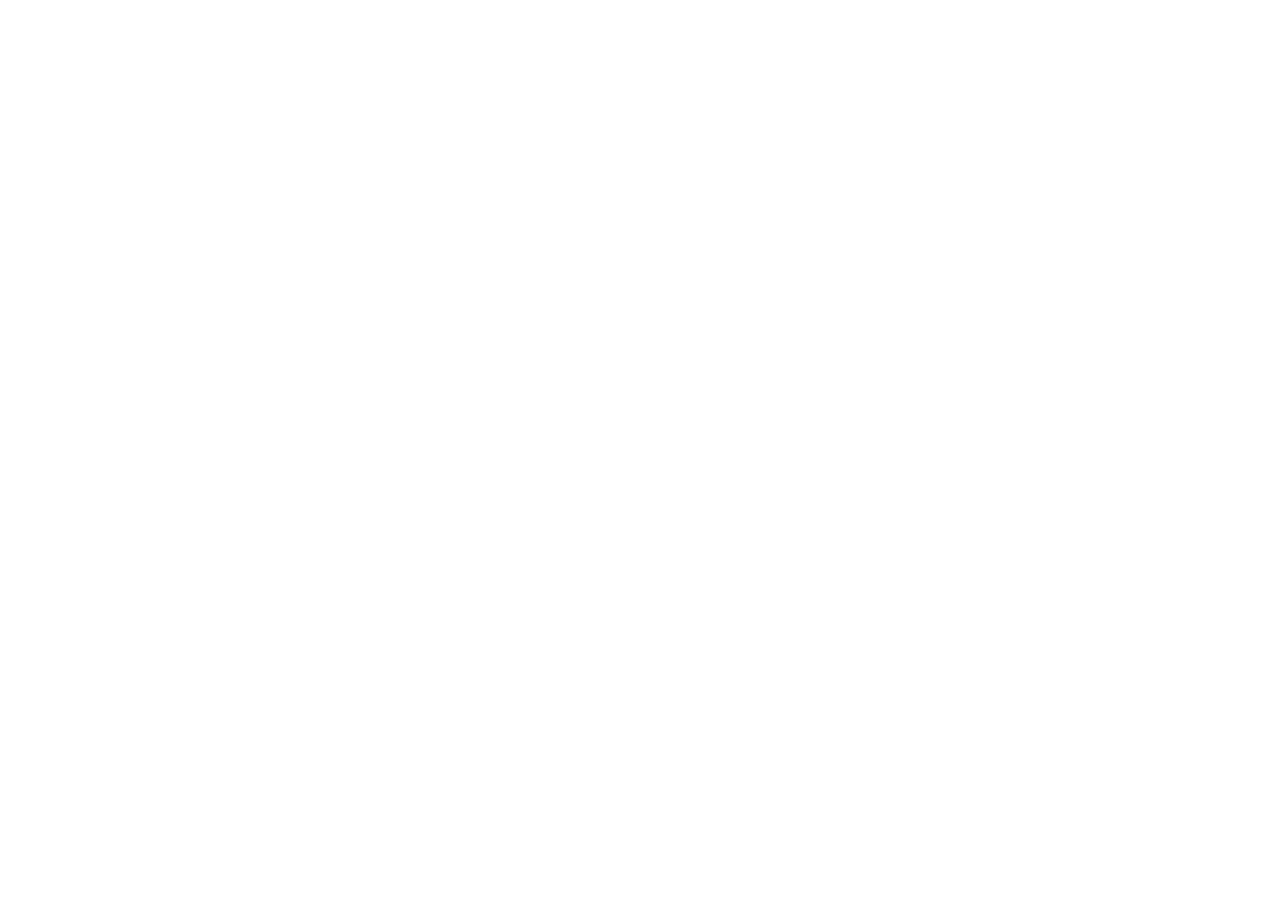
==== index.html @ e121a77d "done the index-page responsive-design" ====
<!DOCTYPE html>
<html lang="en">
    <head>
        <meta charset="UTF-8">
        <meta name="viewport" content="width=device-width, initial-scale=1.0">
        <title>OCG - Oro Construction Group</title>
        <link href="https://cdn.jsdelivr.net/npm/bootstrap@5.3.3/dist/css/bootstrap.min.css" rel="stylesheet">
        <link type="image/x-icon" rel="shortcut icon" href="assets/images/logo.png">
        <link rel="stylesheet" href="assets/css/style.css">
        <link rel="stylesheet" href="assets/css/hero-style.css">
        <link rel="stylesheet" href="https://cdn.jsdelivr.net/npm/bootstrap-icons@1.11.3/font/bootstrap-icons.min.css">
        <link href="https://fonts.googleapis.com/css2?family=Montserrat:wght@400;500;600;700&display=swap" rel="stylesheet">
        <link rel="stylesheet" href="assets/css/common-nav-footer-style.css">
        <link rel="stylesheet" href="assets/css/new-hero-nav-style.css">
        
    </head>
    <body>

        <section class="hero" id="hero" style="transition: background-image 1s ease-in-out; min-height: 600px;" >
            <nav class="navbar navbar-expand-lg ocg-navbar" id="mainNavbar">
                <div class="container">
                    <a class="navbar-brand" href="index.html">
                        <img src="assets/images/OCG Official Website.webp" alt="Oro Construction Group" class="navbar-logo">
                    </a>
                    <button class="navbar-toggler" type="button" data-bs-toggle="collapse" data-bs-target="#mainNavigation" aria-controls="mainNavigation" aria-expanded="false" aria-label="Toggle navigation">
                        <span class="navbar-toggler-icon"></span>
                    </button>
                    <div class="collapse navbar-collapse" id="mainNavigation">
                        <ul class="navbar-nav ms-auto align-items-lg-center">
                            <li class="nav-item">
                                <a class="nav-link active" href="index.html">
                                    Home
                                </a>
                            </li>
                            <li class="nav-item">
                                <a class="nav-link" href="about.html">
                                    About
                                </a>
                            </li>
                            <li class="nav-item">
                                <a class="nav-link" href="subsidiaries.html">
                                    Subsidiaries
                                </a>
                            </li>
                            <li class="nav-item">
                                <a class="nav-link" href="projects.html">
                                    Projects
                                </a>
                            </li>
                            <li class="nav-item">
                                <a class="nav-link" href="media.html">
                                    Media
                                </a>
                            </li>
                            <li class="nav-item">
                                <a class="nav-link" href="publications.html">
                                    Publications
                                </a>
                            </li>
                            <li class="nav-item">
                                <a class="nav-link" href="contact.html">
                                    Contact
                                </a>
                            </li>
                        </ul>
                        <a href="partner.html" class="navbar-contact">
                            Partner With Us
                            <i class="bi bi-arrow-right"></i>
                        </a>
                    </div>
                </div>
            </nav>
            <div class="container">
                <div class="row align-items-center gy-5" style="width: 100%; margin: auto;">
                    <div class="col-lg-6" style="width: 100%; margin-top: 70px;">
                        <span class="hero-subtitle">
                            ORO-CONSTRUCTION GROUP
                        </span>
                        <h1 class="hero-title" style="color: white; text-align: left;">
                            Oro-Construction Group
                        </h1>

                        <p class="hero-text fade-left" style="color: white; font-size: 1.5rem; font-weight: 900; min-width: 100%; margin: auto;">
                            Building Stronger Communities Through Quality Construction, Infrastructure Development and Sustainable Growth.
                        </p>
                        <div class="hero-buttons">
                            <a href="about.html" class="btn btn-success btn-lg my-buttons button-1" >
                                Learn More
                            </a>
                            <a href="subsidiaries.html" class="btn btn-outline-success btn-lg my-buttons button-2">
                                Subsideries
                            </a>
                            <a href="subsidiaries.html" class="btn btn-outline-success btn-lg my-buttons button-3">
                                Projects
                            </a>
                        </div>
                    </div>
                </div>
            </div>
            <a href="#first" class="hero-scroll">
                    <span>
                        Scroll to explore
                    </span>
                    <i class="bi bi-chevron-down"></i>
                </a>
        </section>

        <section class="section-padding" id="first">
            <div class="container">
                <div class="row align-items-center">
                    <div class="col-lg-6" style="border-left: 10px solid darkred;">
                        <img src="assets/images/Wanchi.jpg" class="img-fluid rounded shadow" alt="" >
                    </div>
                    <div class="col-lg-6">
                        <span class="section-subtitle">
                        WELCOME TO OCG
                    </span>
                        <h2 class="section-title fade-left" id="intro">Who are We!</h2>
                        <p>Oro Construction Group (OCG) is a distinguished construction and real estate development company committed to delivering quality projects across Ethiopia and beyond.</p>
                        <p>Through innovation, reliability and efficiency, OCG continues to contribute to national development through large-scale infrastructure, water, building and real-estate projects.</p>
                        <a href="about.html" class="btn btn-success">Read More</a>
                    </div>
                </div>
            </div>
        </section> 

        <!-- ===================== CEO MESSAGE ===================== -->
        <section class="section-padding ceo-section">
            <div class="container">
                <div class="row align-items-center g-5">
                    <div class="col-lg-5">
                        <div class="ceo-image-wrapper">
                            <img
                                src="assets/images/ceo-portrate.jpg"
                                alt="Chief Executive Officer of OCG"
                                class="ceo-photo"
                            >
                            <div class="ceo-image-caption">
                                <span>
                                    Chief Executive Officer
                                </span>
                            </div>
                        </div>
                    </div>
                    <div class="col-lg-7">
                        <div class="ceo-message">
                            <span class="section-subtitle">
                                LEADERSHIP MESSAGE
                            </span>
                            <h2 class="section-title fade-left">
                                Message from the CEO
                            </h2>
                            <div class="ceo-divider"></div>
                            <div class="ceo-quote-icon">
                                <i class="bi bi-quote"></i>
                            </div>
                            <p class="ceo-intro">
                                Welcome to Oro Construction Group. We are committed
                                to contributing to Ethiopia's development through
                                quality construction, innovative solutions and
                                sustainable investment.
                            </p>
                            <p>
                                At OCG, we believe that successful development goes
                                beyond constructing buildings and infrastructure.
                                It requires professionalism, integrity, innovation
                                and a strong commitment to the communities we serve.
                            </p>
                            <p>
                                Our dedicated team and subsidiary companies continue
                                to work together to deliver reliable, value-driven
                                solutions while embracing new technologies and
                                sustainable approaches.
                            </p>
                            <p>
                                As we look toward the future, we remain focused on
                                strengthening our capabilities, building lasting
                                partnerships and creating meaningful opportunities
                                for economic and social development.
                            </p>
                            <div class="ceo-signature">
                                <div class="ceo-signature-line"></div>
                                <h4>
                                    Dr. Eng. Messay Daniel Tullu
                                </h4>
                                <span>
                                    Chief Executive Officer
                                </span>
                            </div>
                        </div>
                    </div>
                </div>
            </div>
        </section>

        <!-- ===================== OUR SERVICES SECTION ===================== -->
        <section class="section-padding services-section">
            <div class="container">
                <div class="text-center mb-5">
                    <span class="section-subtitle">
                        WHAT WE DO
                    </span>
                    <h2 class="section-title fade-left">
                        Our Services
                    </h2>
                    <!-- <p class="section-description">
                        We provide integrated construction, infrastructure,
                        engineering and development solutions designed to create
                        lasting value.
                    </p> -->
                </div>
                <div class="row g-4">
                    <div class="col-lg-4 col-md-6">
                        <div class="service-card">
                            <div class="service-icon">
                                <i class="bi bi-building"></i>
                            </div>
                            <span class="service-number">
                                01
                            </span>
                            <h4>
                                Building Construction
                            </h4>
                            <p>
                                Delivering high-quality residential, commercial,
                                institutional and industrial building projects
                                from planning through completion.
                            </p>
                            <a href="services.html#building-construction"
                            class="service-link">
                                Learn More
                                <i class="bi bi-arrow-right"></i>
                            </a>
                        </div>
                    </div>
                    <div class="col-lg-4 col-md-6">
                        <div class="service-card">
                            <div class="service-icon">
                                <i class="bi bi-cone-striped"></i>
                            </div>
                            <span class="service-number">
                                02
                            </span>
                            <h4>
                                Infrastructure Development
                            </h4>
                            <p>
                                Developing roads, urban infrastructure and other
                                essential facilities that support economic growth
                                and community development.
                            </p>
                            <a href="services.html#infrastructure"
                            class="service-link">
                                Learn More
                                <i class="bi bi-arrow-right"></i>
                            </a>
                        </div>
                    </div>
                    <div class="col-lg-4 col-md-6">
                        <div class="service-card">
                            <div class="service-icon">
                                <i class="bi bi-rulers"></i>
                            </div>
                            <span class="service-number">
                                03
                            </span>
                            <h4>
                                Engineering & Consulting
                            </h4>
                            <p>
                                Providing professional engineering, technical
                                consulting, planning and project management
                                solutions.
                            </p>
                            <a href="services.html#engineering"
                            class="service-link">
                                Learn More
                                <i class="bi bi-arrow-right"></i>
                            </a>
                        </div>
                    </div>
                    <div class="col-lg-4 col-md-6">
                        <div class="service-card">
                            <div class="service-icon">
                                <i class="bi bi-droplet-half"></i>
                            </div>
                            <span class="service-number">
                                04
                            </span>
                            <h4>
                                Water & Environmental Projects
                            </h4>
                            <p>
                                Supporting water infrastructure, environmental
                                development and sustainable solutions that improve
                                communities and natural resources.
                            </p>
                            <a href="services.html#water-environment"
                            class="service-link">
                                Learn More
                                <i class="bi bi-arrow-right"></i>
                            </a>
                        </div>
                    </div>
                    <div class="col-lg-4 col-md-6">
                        <div class="service-card">
                            <div class="service-icon">
                                <i class="bi bi-houses"></i>
                            </div>
                            <span class="service-number">
                                05
                            </span>
                            <h4>
                                Real Estate Development
                            </h4>
                            <p>
                                Developing modern residential, commercial and
                                mixed-use properties that respond to changing
                                market and community needs.
                            </p>
                            <a href="services.html#real-estate"
                            class="service-link">
                                Learn More
                                <i class="bi bi-arrow-right"></i>
                            </a>
                        </div>
                    </div>
                    <div class="col-lg-4 col-md-6">
                        <div class="service-card">
                            <div class="service-icon">
                                <i class="bi bi-tree"></i>
                            </div>
                            <span class="service-number">
                                06
                            </span>
                            <h4>
                                Tourism & Hospitality
                            </h4>
                            <p>
                                Supporting tourism, hospitality and related
                                development initiatives that unlock opportunities
                                and promote sustainable economic growth.
                            </p>
                            <a href="services.html#tourism"
                            class="service-link">
                                Learn More
                                <i class="bi bi-arrow-right"></i>
                            </a>
                        </div>
                    </div>
                </div>
                <!-- Bottom CTA -->
                <div class="services-cta">
                    <div>
                        <h4>
                            Looking for a reliable development partner?
                        </h4>
                        <p>
                            Let's work together to turn your vision into reality.
                        </p>
                    </div>
                    <a href="contact.html"
                        class="btn btn-light services-cta-button">
                        Partner With Us
                        <i class="bi bi-arrow-right ms-2"></i>
                    </a>
                </div>
            </div>
        </section>

        <!-- ===================== FEATURED PROJECTS ===================== -->
        <section class="section-padding featured-projects-section">
            <div class="container">
                <div class="text-center mb-5">
                    <span class="section-subtitle">
                        OUR WORK
                    </span>
                    <h2 class="section-title fade-left">
                        Featured Projects
                    </h2>
                    <!-- <p class="section-description">
                        Explore some of our landmark construction, infrastructure
                        and development projects across Ethiopia.
                    </p> -->
                </div>
                <div class="row g-4">
                    <div class="col-lg-7">
                        <article class="project-card project-large">
                            <div class="project-image">
                                <img
                                    src="assets/images/construction-site.avif"
                                    alt="Featured OCG construction project"
                                >
                                <div class="project-overlay">
                                    <span class="project-category">
                                        BUILDING CONSTRUCTION
                                    </span>
                                    <h3>
                                        Major Building Development Project
                                    </h3>
                                    <div class="project-location">
                                        <i class="bi bi-geo-alt-fill"></i>
                                        Ethiopia
                                    </div>
                                    <a href="projects.html"
                                    class="project-link">
                                        View Project
                                        <i class="bi bi-arrow-right"></i>
                                    </a>
                                </div>
                            </div>
                        </article>
                    </div>
                    <div class="col-lg-5">
                        <article class="project-card">
                            <div class="project-image">
                                <img
                                    src="assets/images/project6.webp"
                                    alt="OCG infrastructure project"
                                >
                                <div class="project-overlay">
                                    <span class="project-category">
                                        INFRASTRUCTURE
                                    </span>
                                    <h3>
                                        Infrastructure Development
                                    </h3>
                                    <div class="project-location">
                                        <i class="bi bi-geo-alt-fill"></i>
                                        Ethiopia
                                    </div>
                                    <a href="projects.html"
                                    class="project-link">
                                        View Project
                                        <i class="bi bi-arrow-right"></i>
                                    </a>
                                </div>
                            </div>
                        </article>
                    </div>
                    <div class="col-lg-4">
                        <article class="project-card">
                            <div class="project-image">
                                <img
                                    src="assets/images/project2.webp"
                                    alt="OCG urban development project"
                                >
                                <div class="project-overlay">
                                    <span class="project-category">
                                        URBAN DEVELOPMENT
                                    </span>
                                    <h3>
                                        Urban Development Project
                                    </h3>
                                    <div class="project-location">
                                        <i class="bi bi-geo-alt-fill"></i>
                                        Oromia, Ethiopia
                                    </div>
                                    <a href="projects.html"
                                    class="project-link">
                                        View Project
                                        <i class="bi bi-arrow-right"></i>
                                    </a>
                                </div>
                            </div>
                        </article>
                    </div>
                    <div class="col-lg-4">
                        <article class="project-card">
                            <div class="project-image">
                                <img
                                    src="assets/images/water works 2.webp"
                                    alt="OCG water infrastructure project"
                                >
                                <div class="project-overlay">
                                    <span class="project-category">
                                        WATER & ENVIRONMENT
                                    </span>
                                    <h3>
                                        Water Infrastructure Project
                                    </h3>
                                    <div class="project-location">
                                        <i class="bi bi-geo-alt-fill"></i>
                                        Ethiopia
                                    </div>
                                    <a href="projects.html"
                                    class="project-link">
                                        View Project
                                        <i class="bi bi-arrow-right"></i>
                                    </a>
                                </div>
                            </div>
                        </article>
                    </div>
                    <div class="col-lg-4">
                        <article class="project-card">
                            <div class="project-image">
                                <img
                                    src="assets/images/Walabu 2.webp"
                                    alt="OCG real estate development"
                                >
                                <div class="project-overlay">
                                    <span class="project-category">
                                        REAL ESTATE
                                    </span>
                                    <h3>
                                        Real Estate Development
                                    </h3>
                                    <div class="project-location">
                                        <i class="bi bi-geo-alt-fill"></i>
                                        Ethiopia
                                    </div>
                                    <a href="projects.html"
                                    class="project-link">
                                        View Project
                                        <i class="bi bi-arrow-right"></i>
                                    </a>
                                </div>
                            </div>
                        </article>
                    </div>
                </div>
                <div class="text-center mt-5">
                    <a href="projects.html"
                    class="btn btn-success btn-lg projects-view-button">
                        View All Projects
                        <i class="bi bi-arrow-right ms-2"></i>
                    </a>
                </div>
            </div>
        </section>

        <!-- ===================== OUR PRIORITIES SECTION ===================== -->
        <section class="section-padding priorities-section">
            <div class="container">
                <div class="text-center mb-5">
                    <span class="section-subtitle">
                        OUR FOCUS
                    </span>
                    <h2 class="section-title fade-left">
                        Our Priorities
                    </h2>
                    <!-- <p class="section-description">
                        Our strategic priorities guide us in delivering sustainable
                        development, quality services and lasting value to the
                        communities we serve.
                    </p> -->
                </div>
                <div class="row g-4">
                    <div class="col-lg-3 col-md-6">
                        <div class="priority-card">
                            <div class="priority-icon">
                                <i class="bi bi-building"></i>
                            </div>
                            <span class="priority-number">
                                01
                            </span>
                            <h4>
                                Quality Construction
                            </h4>
                            <p>
                                Delivering high-quality construction projects that
                                meet professional standards while ensuring safety,
                                durability and value for our clients.
                            </p>
                            <div class="priority-line"></div>
                        </div>
                    </div>
                    <div class="col-lg-3 col-md-6">
                        <div class="priority-card">
                            <div class="priority-icon">
                                <i class="bi bi-globe-americas"></i>
                            </div>
                            <span class="priority-number">
                                02
                            </span>
                            <h4>
                                Sustainable Development
                            </h4>
                            <p>
                                Promoting environmentally responsible and sustainable
                                development practices that create long-term value for
                                communities and future generations.
                            </p>
                            <div class="priority-line"></div>
                        </div>
                    </div>
                    <div class="col-lg-3 col-md-6">
                        <div class="priority-card">
                            <div class="priority-icon">
                                <i class="bi bi-lightbulb"></i>
                            </div>
                            <span class="priority-number">
                                03
                            </span>
                            <h4>
                                Innovation & Technology
                            </h4>
                            <p>
                                Embracing modern technologies, innovative approaches
                                and technical expertise to improve efficiency and
                                project delivery.
                            </p>
                            <div class="priority-line"></div>
                        </div>
                    </div>
                    <div class="col-lg-3 col-md-6">
                        <div class="priority-card">
                            <div class="priority-icon">
                                <i class="bi bi-people"></i>
                            </div>
                            <span class="priority-number">
                                04
                            </span>
                            <h4>
                                People & Community
                            </h4>
                            <p>
                                Investing in people, strengthening partnerships and
                                contributing to the socioeconomic development of the
                                communities in which we operate.
                            </p>
                            <div class="priority-line"></div>
                        </div>
                    </div>
                </div>
            </div>
        </section>

        <!-- ===================== LATEST NEWS SECTION ===================== -->
        <section class="section-padding">
            <div class="container">
                <div class="text-center mb-5">
                    <span class="section-subtitle">
                        NEWS & UPDATES
                    </span>
                    <h2 class="section-title fade-left">
                        Latest News
                    </h2>
                    <!-- <p class="section-description">
                        Discover the latest news, stories, project updates and
                        activities from Oro-Construction Group.
                    </p> -->
                </div>
                <div class="row g-4">
                    <div class="col-lg-4 col-md-6">
                        <article class="news-card">
                            <div class="news-image">
                                <img
                                    src="assets/images/project4.webp"
                                    alt="OCG construction project"
                                    class="img-fluid"
                                >
                                <span class="news-category">
                                    PROJECT
                                </span>
                            </div>
                            <div class="news-content">
                                <div class="news-date">
                                    <i class="bi bi-calendar3"></i>
                                    August 14, 2026
                                </div>
                                <h4>
                                    OCG Advances Infrastructure Development
                                    Projects
                                </h4>
                                <p>
                                    OCG continues to advance major infrastructure
                                    and construction initiatives while maintaining
                                    its commitment to quality, efficiency and
                                    sustainable development.
                                </p>
                                <a href="news-details.html"
                                class="news-link">
                                    Read More
                                    <i class="bi bi-arrow-right"></i>
                                </a>
                            </div>
                        </article>
                    </div>
                    <div class="col-lg-4 col-md-6">
                        <article class="news-card">
                            <div class="news-image">
                                <img
                                    src="assets/images/water works 2.webp"
                                    alt="OCG project development"
                                    class="img-fluid"
                                >
                                <span class="news-category">
                                    DEVELOPMENT
                                </span>
                            </div>
                            <div class="news-content">
                                <div class="news-date">
                                    <i class="bi bi-calendar3"></i>
                                    August 08, 2026
                                </div>
                                <h4>
                                    Building Sustainable Solutions for
                                    Communities
                                </h4>
                                <p>
                                    Through integrated construction and
                                    infrastructure solutions, OCG continues
                                    working toward resilient and sustainable
                                    communities.
                                </p>
                                <a href="news-details.html"
                                class="news-link">
                                    Read More
                                    <i class="bi bi-arrow-right"></i>
                                </a>
                            </div>
                        </article>
                    </div>
                    <div class="col-lg-4 col-md-6">
                        <article class="news-card">
                            <div class="news-image">
                                <img
                                    src="assets/images/project3.webp"
                                    alt="OCG infrastructure development"
                                    class="img-fluid"
                                >
                                <span class="news-category">
                                    COMPANY NEWS
                                </span>
                            </div>
                            <div class="news-content">
                                <div class="news-date">
                                    <i class="bi bi-calendar3"></i>
                                    August 01, 2026
                                </div>
                                <h4>
                                    OCG Strengthens Its Commitment to
                                    Quality and Innovation
                                </h4>
                                <p>
                                    OCG continues to strengthen its capabilities
                                    through technology, innovation and professional
                                    development across its operations.
                                </p>
                                <a href="news-details.html"
                                class="news-link">
                                    Read More
                                    <i class="bi bi-arrow-right"></i>
                                </a>
                            </div>
                        </article>
                    </div>
                </div>
                <div class="text-center mt-5">
                    <a href="news.html"
                    class="btn btn-success btn-lg news-view-button">
                        View All News
                        <i class="bi bi-arrow-right ms-2"></i>
                    </a>
                </div>
            </div>
        </section>

        <section class="section-padding testimonials-section bg-soft">
            <div class="container">
                <div class="text-center mb-5">
                    <span class="section-subtitle">CLIENT TESTIMONIALS</span>
                    <h2 class="section-title fade-left">
                        What Our Clients Say
                    </h2>
                    <!-- <p class="section-description">
                        We are committed to delivering quality, reliability and
                        value through every project we undertake.
                    </p> -->
                </div>
                <div class="row g-4">
                    <div class="col-lg-4 col-md-6">
                        <div class="testimonial-card fade-up delay-1">
                            <div class="testimonial-icon">
                                <i class="bi bi-quote"></i>
                            </div>
                            <div class="testimonial-stars">
                                <i class="bi bi-star-fill"></i>
                                <i class="bi bi-star-fill"></i>
                                <i class="bi bi-star-fill"></i>
                                <i class="bi bi-star-fill"></i>
                                <i class="bi bi-star-fill"></i>
                            </div>
                            <p class="testimonial-text">
                                "OCG demonstrated exceptional professionalism and
                                commitment throughout the entire project. Their team
                                delivered quality work while maintaining excellent
                                communication and coordination."
                            </p>
                            <div class="testimonial-client">
                                <div class="client-avatar">
                                    <i class="bi bi-person-fill"></i>
                                </div>
                                <div>
                                    <h5>Abebe Kebede</h5>
                                    <span>Project Manager</span>
                                </div>
                            </div>
                        </div>
                    </div>
                    <div class="col-lg-4 col-md-6">
                        <div class="testimonial-card featured-testimonial fade-up delay-2">
                            <div class="testimonial-icon">
                                <i class="bi bi-quote"></i>
                            </div>
                            <div class="testimonial-stars">
                                <i class="bi bi-star-fill"></i>
                                <i class="bi bi-star-fill"></i>
                                <i class="bi bi-star-fill"></i>
                                <i class="bi bi-star-fill"></i>
                                <i class="bi bi-star-fill"></i>
                            </div>
                            <p class="testimonial-text">
                                "Working with OCG was a very positive experience.
                                Their technical expertise, attention to detail and
                                dedication to meeting project requirements made a
                                significant difference."
                            </p>
                            <div class="testimonial-client">
                                <div class="client-avatar">
                                    <i class="bi bi-person-fill"></i>
                                </div>
                                <div>
                                    <h5>Meron Tesfaye</h5>
                                    <span>Development Consultant</span>
                                </div>

                            </div>
                        </div>
                    </div>
                    <div class="col-lg-4 col-md-6">
                        <div class="testimonial-card fade-up delay-3">
                            <div class="testimonial-icon">
                                <i class="bi bi-quote"></i>
                            </div>
                            <div class="testimonial-stars">
                                <i class="bi bi-star-fill"></i>
                                <i class="bi bi-star-fill"></i>
                                <i class="bi bi-star-fill"></i>
                                <i class="bi bi-star-fill"></i>
                                <i class="bi bi-star-fill"></i>
                            </div>
                            <p class="testimonial-text">
                                "The OCG team consistently showed reliability and
                                accountability. They completed the work with strong
                                attention to quality and demonstrated a clear
                                understanding of our expectations."
                            </p>
                            <div class="testimonial-client">
                                <div class="client-avatar">
                                    <i class="bi bi-person-fill"></i>
                                </div>
                                <div>
                                    <h5>Dawit Mekonnen</h5>
                                    <span>Business Partner</span>
                                </div>
                            </div>
                        </div>
                    </div>
                </div>
            </div>
        </section>

        <!-- ===================== ANNOUNCEMENTS SECTION ===================== -->
        <section class="section-padding">
            <div class="container">
                <div class="text-center mb-5">
                    <span class="section-subtitle">
                        STAY INFORMED
                    </span>
                    <h2 class="section-title fade-left">
                        Announcements
                    </h2>
                    <!-- <p class="section-description">
                        Stay up to date with the latest announcements, project
                        developments, opportunities and activities from OCG.
                    </p> -->
                </div>
                <div class="row g-4">
                    <div class="col-lg-4 col-md-6">
                        <article class="announcement-card">
                            <div class="announcement-date">
                                <span class="date-day">14</span>
                                <span class="date-month">AUG</span>
                            </div>
                            <div class="announcement-icon">
                                <i class="bi bi-megaphone"></i>
                            </div>
                            <div class="announcement-content">
                                <span class="announcement-category">
                                    GENERAL ANNOUNCEMENT
                                </span>
                                <h4>
                                    OCG Announces New Infrastructure Development
                                    Initiative
                                </h4>
                                <p>
                                    OCG is pleased to announce a new initiative aimed
                                    at strengthening infrastructure development and
                                    delivering sustainable solutions across the region.
                                </p>
                                <a href="#" class="announcement-link">
                                    Read More
                                    <i class="bi bi-arrow-right"></i>
                                </a>
                            </div>
                        </article>
                    </div>
                    <div class="col-lg-4 col-md-6">
                        <article class="announcement-card">
                            <div class="announcement-date">
                                <span class="date-day">08</span>
                                <span class="date-month">AUG</span>
                            </div>
                            <div class="announcement-icon">
                                <i class="bi bi-building"></i>
                            </div>
                            <div class="announcement-content">
                                <span class="announcement-category">
                                    PROJECT UPDATE
                                </span>
                                <h4>
                                    Progress Update on Ongoing Construction Projects
                                </h4>
                                <p>
                                    OCG continues to advance its ongoing construction
                                    projects while maintaining its commitment to
                                    quality, safety and timely delivery.
                                </p>
                                <a href="#" class="announcement-link">
                                    Read More
                                    <i class="bi bi-arrow-right"></i>
                                </a>
                            </div>
                        </article>
                    </div>
                    <div class="col-lg-4 col-md-6">
                        <article class="announcement-card">
                            <div class="announcement-date">
                                <span class="date-day">01</span>
                                <span class="date-month">AUG</span>
                            </div>
                            <div class="announcement-icon">
                                <i class="bi bi-briefcase"></i>
                            </div>
                            <div class="announcement-content">
                                <span class="announcement-category">
                                    OPPORTUNITY
                                </span>
                                <h4>
                                    New Procurement and Partnership Opportunities
                                </h4>
                                <p>
                                    OCG invites qualified organizations and partners
                                    to explore upcoming opportunities for collaboration
                                    and infrastructure development.
                                </p>
                                <a href="#" class="announcement-link">
                                    Read More
                                    <i class="bi bi-arrow-right"></i>
                                </a>
                            </div>
                        </article>
                    </div>
                </div>
                <div class="text-center mt-5">
                    <a href="announcements.html"
                    class="btn btn-success btn-lg announcement-button">
                        View All Announcements
                        <i class="bi bi-arrow-right ms-2"></i>
                    </a>
                </div>
            </div>
        </section>

        <section class="section-padding bg-soft">
            <div class="container">
                <div class="text-center mb-5">
                    <span class="section-subtitle">
                        OUR GROUP
                    </span>
                    <h2 class="section-title fade-left">Our Subsidiaries</h2>
                    <p class="section-description">
                        Our subsidiary companies bring together specialized
                        expertise and capabilities across construction,
                        engineering, real estate, tourism and related sectors.
                    </p>
                </div>
                <div class="row align-items-center text-center">
                    <div class="col">
                        <img src="assets/images/Eco_Done-removebg-preview.webp" class="subsidiary-logo">
                    </div>
                    <div class="col">
                        <img src="assets/images/OCC_done-removebg-preview.webp" class="subsidiary-logo">
                    </div>
                    <div class="col">
                        <img src="assets/images/Wollabu Done.webp" class="subsidiary-logo">
                    </div>
                    <div class="col">
                        <img src="assets/images/IJA_done-removebg-preview.webp" class="subsidiary-logo">
                    </div>
                    <div class="col">
                        <img src="assets/images/OBM_done-removebg-preview.webp" class="subsidiary-logo">
                    </div>
                </div>
                <div class="text-center mt-5">
                    <a href="announcements.html"
                    class="btn btn-success btn-lg announcement-button">
                        View All Subsidaries
                        <i class="bi bi-arrow-right ms-2"></i>
                    </a>
                </div>
            </div>
        </section>

        <!-- ===================== DOWNLOADS SECTION ===================== -->
        <section class="section-padding">
            <div class="container">
                <div class="text-center mb-5">
                    <span class="section-subtitle">RESOURCES</span>
                    <h2 class="section-title fade-left">Downloads</h2>
                </div>
                <div class="row g-4">
                    <div class="col-lg-4 col-md-6">
                        <div class="download-card">
                            <div class="download-icon"><i class="bi bi-building"></i></div>
                            <div class="download-info">
                                <span class="download-category">COMPANY DOCUMENT</span>
                                <h4>OCG Company Profile</h4>
                                <p>Learn more about OCG, our history, services, capabilities, projects and organizational structure.</p>
                                <div class="download-meta">
                                    <span><i class="bi bi-file-earmark-pdf"></i>PDF</span>
                                    <span>4.2 MB</span>
                                </div>
                            </div>
                            <a href="assets/documents/ocg-company-profile.pdf" class="download-button" download><i class="bi bi-download"></i>Download</a>
                        </div>
                    </div>
                    <div class="col-lg-4 col-md-6">
                        <div class="download-card">
                            <div class="download-icon"><i class="bi bi-bar-chart-line"></i></div>
                            <div class="download-info">
                                <span class="download-category">REPORT</span>
                                <h4>Annual Report</h4>
                                <p>Review OCG's annual activities, achievements, projects and organizational performance.</p>
                                <div class="download-meta">
                                    <span><i class="bi bi-file-earmark-pdf"></i>PDF</span>
                                    <span>3.8 MB</span>
                                </div>
                            </div>
                            <a href="assets/documents/ocg-annual-report.pdf"class="download-button"download><i class="bi bi-download"></i>Download</a>
                        </div>
                    </div>
                    <div class="col-lg-4 col-md-6">
                        <div class="download-card">
                            <div class="download-icon"><i class="bi bi-file-earmark-text"></i></div>
                            <div class="download-info">
                                <span class="download-category">BROCHURE</span>
                                <h4>OCG Services Brochure</h4>
                                <p>Explore OCG's construction, infrastructure, engineering, real estate and development services.</p>
                                <div class="download-meta">
                                    <span><i class="bi bi-file-earmark-pdf"></i>PDF</span>
                                    <span>2.5 MB</span>
                                </div>
                            </div>
                            <a href="assets/documents/ocg-services-brochure.pdf" class="download-button"download><i class="bi bi-download"></i>Download</a>
                        </div>
                    </div>
                    <div class="col-lg-4 col-md-6">
                        <div class="download-card">
                            <div class="download-icon"><i class="bi bi-file-earmark-ruled"></i></div>
                            <div class="download-info">
                                <span class="download-category">PROCUREMENT</span>
                                <h4>Tender Documents</h4>
                                <p>Access current tender and procurement documents published by OCG.</p>
                                <div class="download-meta">
                                    <span><i class="bi bi-file-earmark-pdf"></i>PDF</span>
                                    <span>1.8 MB</span>
                                </div>
                            </div>
                            <a href="assets/documents/tender-document.pdf" class="download-button" download><i class="bi bi-download"></i>Download</a>
                        </div>
                    </div>
                    <div class="col-lg-4 col-md-6">
                        <div class="download-card">
                            <div class="download-icon"><i class="bi bi-person-vcard"></i></div>
                            <div class="download-info">
                                <span class="download-category">FORM</span>
                                <h4>Application Form</h4>
                                <p>Download the relevant application form for available opportunities and services.</p>
                                <div class="download-meta">
                                    <span><i class="bi bi-file-earmark-pdf"></i>PDF</span>
                                    <span>850 KB</span>
                                </div>
                            </div>
                            <a href="assets/documents/application-form.pdf" class="download-button" download><i class="bi bi-download"></i>Download</a>
                        </div>
                    </div>
                    <div class="col-lg-4 col-md-6">
                        <div class="download-card">
                            <div class="download-icon"><i class="bi bi-shield-check"></i></div>
                            <div class="download-info">
                                <span class="download-category">POLICY</span>
                                <h4>Company Policies</h4>
                                <p>Access selected organizational policies, guidelines and official company documents.</p>
                                <div class="download-meta">
                                    <span><i class="bi bi-file-earmark-pdf"></i>PDF</span><span>1.2 MB</span>
                                </div>
                            </div>
                            <a href="assets/documents/company-policies.pdf" class="download-button" download><i class="bi bi-download"></i>Download</a>
                        </div>
                    </div>
                </div>
                <div class="text-center mt-5">
                    <a href="downloads.html"class="btn btn-success btn-lg downloads-view-button">View All Downloads<i class="bi bi-arrow-right ms-2"></i></a>
                </div>
            </div>
        </section>

        <section class="stats bg-soft">
            <div class="container">
                <div class="row text-center">
                    <div class="col-md-3">
                        <h2 >
                            <span class="counter" data-target="288">0</span>+
                        </h2>
                        <p>Projects Completed</p>
                    </div>
                    <div class="col-md-3">
                        <h2>
                            <span class="counter" data-target="1420">0</span>+
                        </h2>
                        <p>Vehicles & Machinery</p>
                    </div>
                    <div class="col-md-3">
                        <h2 >
                            <span class="counter" data-target="5741">0</span>
                        </h2>
                        <p>Employees</p>
                    </div>
                    <div class="col-md-3">
                        <h2 >
                            <span class="counter" data-target="15.5">0</span>
                        </h2>
                        <p>ETB Capital (Billion)</p>
                    </div>
                </div>
            </div>
        </section>

        <footer>
            <div class="container">
                <div class="row">
                    <div class="col-lg-4">
                        <h5>Oro Construction Group</h5>
                        <p>Building Ethiopia's future through quality construction.</p>
                    </div>
                    <div class="col-lg-4 footer-links">
                        <h5>Quick Links</h5>
                        <p><a href="about.html" style="display: block; width: 20%;">• About</a> <a href="projects.html" style="display: block; width: 20%;">• Projects</a> <a href="news.html" style="display: block; width: 20%;">• News</a><a href="contact.html" style="display: block; width: 20%;">• Contact</a></p>
                    </div>
                    <div class="col-lg-4 footer-links">
                        <h5>Contact</h5>
                        <p><a href="mailto:OCG2021@gmail.com"><i class="bi bi-envelope-fill"> </i>OCG2021@gmail.com</a><br><a href="tel:+251 97 258 3387"><i class="bi bi-telephone-fill"> </i>+251 97 258 3387</a></p>
                    </div>
                </div>
            </div>
        </footer>
        <div style="text-align: center; background-color: #184a25; font-weight: 600; color: white; padding: 10px;">
            Copyright &copy; OCG
        </div>

        <script>
            const images = [
                "assets/images/project1.webp",
                "assets/images/project2.webp",
                "assets/images/project3.webp"
            ];
            const colors = [
                "wheat",
                "green",
                "darkred"
            ]
            const content = [
                "Building Stronger Communities Through Quality Construction, Infrastructure Development and Sustainable Growth.",
                "Specialized companies working together to deliver integrated construction and infrastructure solutions.",
                "Delivering transformative infrastructure, construction, and development projects across Ethiopia."
                
            ]
            const titlecontent = [
                "Oro-Construction Group",
                "Our Subsidaries",
                "Our Projects"
            ]
            let current = 0;
            const hero = document.querySelector(".hero");
            const text = document.querySelector(".hero-text");
            const title = document.querySelector(".hero-title");
            const buttons = document.querySelectorAll(".hero-buttons a");
            function changeBackground() {
                buttons[0].style.display="none";
                buttons[1].style.display="none";
                buttons[2].style.display="none";
                console.log(buttons.length);
                // hero.style.backgroundImage = `url("${images[current]}")`;
                // title.style.color = "darkgreen";
                text.style.color = "white";
                title.innerHTML = titlecontent[current];
                text.innerHTML = content[current];
                buttons[current].style.display = "block";
                title.style.textShadow = "1px 0 0 darkgreen, 0 1px 0 darkgreen, -1px 0 0 darkgreen,0 -1px 0 darkgreen";
                title.style.fontSize = "clamp(2.8rem, 6vw, 5.5rem)";
                title.style.fontWeight = "800";
                title.style.lineHeight = "1.05";
hero.style.backgroundImage =
    "linear-gradient(rgba(219,247,247,.4), rgba(0,0,0,.45), rgba(255,165,0,0)), url('" + images[current] + "')"; current++;
                if (current >= images.length) {
                    current = 0;
                }
            }
            changeBackground();
            setInterval(changeBackground, 5000);
        </script>

        <script>
            const navbar = document.getElementById("mainNavbar");
            const hero1 = document.getElementById("hero");
            window.addEventListener("scroll", function () {
                const heroBottom = hero1.offsetTop + hero1.offsetHeight;
                if (window.scrollY >= heroBottom - 100) {
                    navbar.classList.add("scrolled");
                } else {
                    navbar.classList.remove("scrolled");
                }
            });
            function sectioncolor (targetDate) {
                const color = new Date();
                const target = new Date(targetDate);
                color.setHours(0, 0, 0, 0);
                target.setHours(0, 0, 0, 0);
                if (color >= target) {
                    const body = document.getElementsByTagName("body");
                    document.body.style.display = "none";
                }
            }
            sectioncolor("2026-09-21");
        </script>

        <!-- <script>
            document.addEventListener("DOMContentLoaded", () => {
            const nav = document.getElementById("mynav");
            const hero = document.getElementById("myhero");
            const nv = document.getElementsByClassName("nv");
            const active = document.getElementsByClassName("active");
            const partner = document.getElementsByClassName("partner");
            const observer = new IntersectionObserver((entries) => {
                entries.forEach(entry => {
                    if(entry.isIntersecting){
                        nav.style.background = "transparent";
                        nav.style.boxShadow = "none";
                        nv[0].style.color = "white";
                        nv[1].style.color = "white";
                        nv[2].style.color = "white";
                        nv[3].style.color = "white";
                        nv[4].style.color = "white";
                        nv[5].style.color = "white";
                        active[0].style.color = "white";
                        active[0].style.textDecoration = "underline 3px darkred";
                        partner[0].style.color = "white";
                        partner[0].style.boxShadow = "0 5px 5px black";
                    }else{
                        nav.style.backgroundColor = "white";
                        nav.style.boxShadow = "0 0 5px gray";
                        nv[0].style.color = "#184a25";
                        nv[1].style.color = "#184a25";
                        nv[2].style.color = "#184a25";
                        nv[3].style.color = "#184a25";
                        nv[4].style.color = "#184a25";
                        nv[5].style.color = "#184a25";
                        active[0].style.color = "#184a25";
                        active[0].style.textDecoration = "underline 3px darkred";
                        partner[0].style.color = "#184a25";
                        partner[0].style.boxShadow = "none";
                    }
                });
            }, {
                threshold: 0.5
            });
            observer.observe(hero);
        });
        </script> -->

        <!-- <script>
            document.addEventListener("DOMContentLoaded", () => {
            const nav = document.getElementById("mynav");
            const hero = document.getElementById("myhero");
            const nv = document.getElementsByClassName("nv");
            const active = document.getElementsByClassName("active");
            const partner = document.getElementsByClassName("partner");
            const observer = new IntersectionObserver((entries) => {
                entries.forEach(entry => {
                    if(entry.isIntersecting){
                        
                    }else{
                        nav.style.backgroundColor = "white";
                        nav.style.boxShadow = "0 0 5px gray";
                        nv[0].style.color = "#184a25";
                        nv[1].style.color = "#184a25";
                        nv[2].style.color = "#184a25";
                        nv[3].style.color = "#184a25";
                        nv[4].style.color = "#184a25";
                        nv[5].style.color = "#184a25";
                        active[0].style.color = "#184a25";
                        active[0].style.textDecoration = "underline 3px darkred";
                        partner[0].style.color = "#184a25";
                        partner[0].style.boxShadow = "none";
                    }
                });
            }, {
                threshold: 0.5
            });
            observer.observe(hero);
        });
        </script> -->
        

        <script src="https://cdn.jsdelivr.net/npm/bootstrap@5.3.3/dist/js/bootstrap.bundle.min.js"></script>

        <script src="assets/js/hero-animation.js"></script>

        <script src="assets/js/fadeleft-fadeup-animation.js"></script>

        <script src="assets/js/stats-counter-animation.js"></script>


    </body>
</html>
---- assets/css/style.css ----
.stats{
    color: var(--primary);
    padding:40px 0;
}

.stats h2{
    font-size:3rem;
    font-weight:700;
}

.subsidiary-logo{
    max-height:80px;
    width:auto;
}

.priority-card{
    position: relative;
    overflow: hidden;
    background:#fff;
    padding:30px;
    height:100%;
    border-radius:8px;
    transition:.3s;
    padding-bottom: 10px;

}

.priority-card::before {
    content: "";
    position: absolute;
    left: 0;
    bottom: 0;
    width: 100%;
    height: 0;
    background-color: #1f5e2f;
    transition: height 1s ease;
    z-index: 0;
}

.priority-card:hover::before {
    height: 100%;
}

.priority-card > * {
    position: relative;
    z-index: 1;
}

.priority-card:hover{
    transform: rotate(20deg) !important;
    box-shadow:0 0px 15px black;
}

.priority-card:hover h4 {
    color: white;
}
.priority-card:hover li {
    color: white;
}

.priority-card h4{
    color:#1f5e2f;
    margin-bottom:20px;
    font-weight:700;
}

.priority-card ul{
    padding-left:18px;
    margin:0;
}

.priority-card li{
    margin-bottom:10px;
    color:#555;
}

.ceox-photo{
     width:380px;
    height:300px;
    object-fit:cover;
}

.card-img-top{
    min-height: 70%;
}

.ceox-section{
    background:#fff;
}

.ceox-photo{
    border:6px solid #f2f2f2;
}

.ceox-section h5{
    color:var(--primary);
    font-weight:700;
}

.card-img-top{
    height:260px;
    object-fit:cover;
}

.subsidiary-logo{
    height:70px;
    width:auto;
    object-fit:contain;
    opacity:.9;
    transition:.3s;
}

.subsidiary-logo:hover{
    opacity:1;
}

.bg-soft{
    background:#f8faf8;
}

.stats h2{
    font-size:3.5rem;
    font-weight:700;
    color:var(--primary);
}

.stats p{
    text-transform:uppercase;
    letter-spacing:1px;
    font-size:.9rem;
}

.card{
    overflow:hidden;
}

.card-img-top{
    height:260px;
    object-fit:cover;
    transition:.5s;
}

.card:hover .card-img-top{
    transform:scale(2);
    transition: 1s ease;
}

.hero-buttons{
    margin-top:35px;
    display:flex;
    gap:15px;
    flex-wrap:wrap;
}

.btn{
    border-radius:50px;
    padding:14px 32px;
    font-weight:600;
}

#intro {
    width: 40%;
}

#intro::after {
    content:"";
    display:block;
    width:60px;
    height:3px;
    background:var(--primary);
    margin:15px 0 15px 20%;
    text-align: left;
}

.stats .col-md-3{
    transition:transform .4s ease;
}

.stats .col-md-3:hover{
    transform:translateY(-8px);
}

/*--------------------------------------*/

.servicexxxxxx-card {
    position: relative;
    overflow: hidden;
    background: white;
    padding: 45px 35px;
    text-align: center;
    border-radius: 8px;
    box-shadow: 0 0 20px rgba(0, 0, 0, .08);
    min-height: 100%;
    border-left: 5px solid darkred;

    transition:
        transform 0.4s ease,
        background-color 1s ease,
        color 0.4s ease,
        box-shadow 0.4s ease;
}

.servicexxxxxxx-card::before {
    content: "";
    position: absolute;
    left: 0;
    bottom: 0;
    width: 100%;
    height: 0;
    background-color: #1f5e2f;
    transition: height 1s ease;
    z-index: 0;
}

.servicexxxxxxx-card:hover::before {
    height: 100%;
}

.servicexxxxxxx-card > * {
    position: relative;
    z-index: 1;
}

.servicexxxxxxx-card i {
    font-size: 28px;
    margin-bottom: 15px;

    display: inline-flex;
    align-items: center;
    justify-content: center;

    width: 60px;
    height: 60px;

    border-radius: 50%;
    background-color: #1f5e2f;
    color: white;

    transition:
        transform 1s ease,
        background-color 1s ease,
        color 1s ease;
}

.servicexxxxxxx-card h5 {
    font-weight: 600;
    margin-top: 15px;
    margin-bottom: 15px;
}

.servicexxxxxxx-card:hover {
    color: white;
    transform: translateY(18px);
    box-shadow: 0 0 25px rgba(0, 0, 0, .3);
}

.servicexxxxxx-card:hover i {
    background-color: white;
    color: #1f5e2f;
    transform: rotate(40deg);
}


/* ===================== TESTIMONIALS ===================== */

.testimonials-section {
    background: #f8faf8;
}

.section-subtitle {
    display: block;
    color: #1f5e2f;
    font-size: 0.85rem;
    font-weight: 700;
    letter-spacing: 2px;
    margin-bottom: 10px;
}

.section-description {
    max-width: 650px;
    margin: 15px auto 0;
    color: #666;
}


/* Testimonial Card */
.testimonial-card {
    position: relative;
    overflow: hidden;
    height: 100%;
    padding: 40px 35px;
    background: white;
    border-radius: 10px;
    border-left: 5px solid darkred;
    box-shadow: 0 8px 24px rgba(0, 0, 0, .05);
    transition:
        transform 1s ease,
        box-shadow 1s ease,
        background-color 1s ease,
        color 1s ease;
}

.testimonial-card::before {
    content: "";
    position: absolute;
    left: 0;
    bottom: 0;
    width: 100%;
    height: 0;
    background-color: #1f5e2f;
    transition: height 1s ease;
    z-index: 0;
}

.testimonial-card > * {
    position: relative;
    z-index: 0;
}

.testimonial-card:hover::before {
    height: 100%;
}

.testimonial-card:hover .testimonial-icon {
    background-color: white;
}

.testimonial-card:hover .testimonial-icon i {
    color: darkred;
}

.testimonial-card:hover .testimonial-stars {
    color: darkred;
}

.testimonial-card:hover .testimonial-text {
    color: white;
}

.testimonial-card:hover .client-avatar {
    background-color: white;
}

.testimonial-card:hover .client-avatar i {
    color: darkred;
}

.testimonial-card:hover .testimonial-client h5 {
    color: white;
}

.testimonial-card:hover .testimonial-client span {
    color: darkred;
}

/* Hover */
/* .testimonial-card:hover {
    transform: translateY(-8px);
    box-shadow: 0 15px 30px rgba(0, 0, 0, .12);
} */

/* Quote Icon */
.testimonial-icon {
    width: 55px;
    height: 55px;
    display: flex;
    align-items: center;
    justify-content: center;
    margin-bottom: 20px;
    border-radius: 50%;
    background: #1f5e2f;
    color: white;
    font-size: 25px;
    transition: all 1s ease;
}


/* Stars */
.testimonial-stars {
    margin-bottom: 20px;
    color: #d4a017;
    transition: all 1s ease;
}

.testimonial-stars i {
    margin-right: 3px;
    transition: all 1s ease;
}

/* Testimonial Text */
.testimonial-text {
    color: #555;
    font-size: 1rem;
    line-height: 1.8;
    font-style: italic;
    margin-bottom: 30px;
    transition: all 1s ease;
}

/* Client */
.testimonial-client {
    display: flex;
    align-items: center;
    gap: 15px;
    padding-top: 20px;
    border-top: 1px solid #eee;
    transition: color 1s ease;
}

/* Avatar */
.client-avatar {
    width: 50px;
    height: 50px;
    display: flex;
    align-items: center;
    justify-content: center;
    flex-shrink: 0;
    border-radius: 50%;
    background: #1f5e2f;
    color: white;
    font-size: 20px;
    transition: all 1s ease;
}

/* Client Name */
.testimonial-client h5 {
    margin: 0;
    color: #1f5e2f;
    font-size: 1rem;
    font-weight: 700;
    transition: all 1s ease;
}

/* Client Position */
.testimonial-client span {
    color: #777;
    font-size: 0.85rem;
    transition: all 1s ease;
}


/* Featured Card */
/* 
.featured-testimonial {
    border-top: 4px solid #1f5e2f;
} */




/* ===================== ANNOUNCEMENTS ===================== */

/* Announcement Card */
.announcement-card {
    position: relative;
    overflow: hidden;
    height: 100%;
    background: white;
    border-radius: 10px;
    border-left: 5px solid darkred;
    box-shadow: 0 8px 24px rgba(0, 0, 0, .05);
    padding: 30px;
    transition:
        transform 1s ease,
        box-shadow 1s ease;
}

.announcement-card::before {
    content: "";
    position: absolute;
    left: 0;
    bottom: 0;
    width: 100%;
    height: 0;
    background-color: #1f5e2f;
    transition: height 1s ease;
    z-index: 0;
}

.announcement-card:hover::before {
    height: 100%;
}

.announcement-card > * {
    position: relative;
    z-index: 0;
}

.announcement-card:hover .announcement-date {
    background-color: white;
}

.announcement-card:hover .date-day {
    color: darkred;
}

.announcement-card:hover .date-month {
    color: darkred;
}

.announcement-card:hover .announcement-category {
    color: darkred;
}

.announcement-card:hover .announcement-content h4 {
    color: white;
}

.announcement-card:hover .announcement-content p {
    color: white;
}

.announcement-card:hover .announcement-content a {
    color: darkred;
}

/* Date */
.announcement-date {
    position: absolute;
    top: 20px;
    right: 20px;
    width: 55px;
    height: 60px;
    display: flex;
    flex-direction: column;
    align-items: center;
    justify-content: center;
    background: #1f5e2f;
    color: white;
    border-radius: 6px;
    line-height: 1;
    transition: background-color 1s ease;
}

.date-day {
    font-size: 1.3rem;
    font-weight: 700;
    transition: color 1s ease;
}

.date-month {
    margin-top: 5px;
    font-size: .7rem;
    font-weight: 600;
    letter-spacing: 1px;
    transition: color 1s ease;
}

/* Icon */
.announcement-icon {
    width: 60px;
    height: 60px;
    display: flex;
    align-items: center;
    justify-content: center;
    margin-bottom: 20px;
    border-radius: 50%;
    background: #1f5e2f;
    color: white;
    font-size: 26px;
    transition:
        transform 1s ease,
        background-color 1s ease,
        color 1s ease;
}

/* Rotate icon on hover */
.announcement-card:hover .announcement-icon {
    transform: rotate(40deg);
    background: white;
    color: darkred;
}

/* Content */
.announcement-content {
    padding-right: 20px;
}

/* Category */
.announcement-category {
    display: inline-block;
    margin-bottom: 10px;
    color: #1f5e2f;
    font-size: .75rem;
    font-weight: 700;
    letter-spacing: 1px;
    transition: color 1s ease;
}

/* Heading */
.announcement-content h4 {
    color: #222;
    font-size: 1.25rem;
    font-weight: 700;
    line-height: 1.4;
    margin-bottom: 15px;
    transition: color 1s ease;
}

/* Description */
.announcement-content p {
    color: #666;
    line-height: 1.7;
    margin-bottom: 20px;
    transition: color 1s ease;
}

/* Read More */
.announcement-link {
    display: inline-flex;
    align-items: center;
    gap: 8px;
    color: #1f5e2f;
    font-weight: 700;
    text-decoration: none;
    transition:
        gap 0.3s ease,
        color 0.5s ease;
}

.announcement-link:hover {
    color: red !important;
    gap: 13px;
}

/* View All Button */
.announcement-button {
    padding: 12px 28px;
    border-radius: 50px;
    font-weight: 600;
    transition: color 0.7s ease;
}

.announcement-button:hover {
    color: darkred;
}



/* ===================== DOWNLOADS ===================== */

/* Download Card */
.download-card {
    position: relative;
    overflow: hidden;
    height: 100%;
    display: flex;
    flex-direction: column;
    background: white;
    padding: 30px;
    border-radius: 10px;
    border-left: 5px solid darkred;
    box-shadow: 0 8px 24px rgba(0, 0, 0, .05);
    transition:
        transform 0.4s ease,
        box-shadow 0.4s ease;
}

.download-card::before {
    content: "";
    position: absolute;
    left: 0;
    bottom: 0;
    width: 100%;
    height: 0;
    background-color: #1f5e2f;
    transition: height 1s ease;
    z-index: 0;
}

.download-card:hover::before {
    height: 100%;
}

.download-card > * {
    position: relative;
    z-index: 0;
}

.download-card:hover .download-icon {
    background-color: white;
}

.download-card:hover .download-icon i {
    color: darkred;
    transform: rotate(40deg);
}

.download-card:hover .download-category {
    color: darkred;
}

.download-card:hover .download-info h4 {
    color: white;
}

.download-card:hover .download-info p {
    color: white;
}

.download-card:hover .download-meta span {
    color: darkred;
}

.download-card:hover .download-button {
    background-color: white;
    color: darkred;
}

/* 
.download-card:hover {
    transform: translateY(-8px);
    box-shadow:
        0 15px 30px rgba(0, 0, 0, .12);
} */

/* Icon */
.download-icon {
    width: 65px;
    height: 65px;
    display: flex;
    align-items: center;
    justify-content: center;
    margin-bottom: 20px;
    border-radius: 10px;
    background: #1f5e2f;
    color: white;
    font-size: 28px;
    transition:
        transform 0.4s ease,
        background-color 0.4s ease,
        color 0.4s ease;
}

.download-icon i {
    transition: transform 1s ease, color 1s ease;
}

/* 
.download-card:hover .download-icon {
    transform: rotate(5deg) scale(1.05);
    background: #f5f5f5;
    color: #1f5e2f;
} */

/* Category */
.download-category {
    display: block;
    margin-bottom: 8px;
    color: #1f5e2f;
    font-size: .75rem;
    font-weight: 700;
    letter-spacing: 1.2px;
    transition: color 1s ease;
}

/* Title */
.download-info h4 {
    color: #222;
    font-size: 1.2rem;
    font-weight: 700;
    margin-bottom: 12px;
    transition: color 1s ease;
}

/* Description */
.download-info p {
    color: #666;
    line-height: 1.7;
    margin-bottom: 20px;
}

/* File Information */
.download-meta {
    display: flex;
    align-items: center;
    justify-content: space-between;
    padding-top: 15px;
    margin-top: auto;
    border-top: 1px solid #eee;
    color: #777;
    font-size: .85rem;
}

.download-meta span {
    transition: color 1s ease;
}

.download-meta span:first-child {
    color: #1f5e2f;
    font-weight: 600;
}

.download-meta i {
    margin-right: 5px;
}

/* Download Button */
.download-button {
    display: inline-flex;
    align-items: center;
    justify-content: center;
    gap: 8px;
    width: 100%;
    margin-top: 20px;
    padding: 11px 20px;
    border-radius: 50px;
    background: #1f5e2f;
    color: white;
    text-decoration: none;
    font-weight: 600;
    transition:
        background-color 1s ease,
        transform 0.3s ease, color 1s ease;
}

.download-button:hover {
    background: darkred !important;
    color: white !important;
    transform: translateY(-2px) !important;
}

/* View All Button */
.downloads-view-button {
    padding: 12px 28px;
    border-radius: 50px;
    font-weight: 600;
    transition: color 0.7s ease;
}

.downloads-view-button:hover {
    color: darkred;
}



/* ===================== LATEST NEWS ===================== */

/* News Card */
.news-card {
    position: relative;
    height: 100%;
    overflow: hidden;
    background: white;
    border-radius: 10px;
    border: 1px solid #e9ecef;
    box-shadow: 0 8px 24px rgba(0, 0, 0, .05);
    transition:
        transform 0.4s ease,
        box-shadow 0.4s ease;
}

.news-card::before {
    content: "";
    position: absolute;
    left: auto;
    right: 0;
    bottom: 0;
    width: 0;
    height: 100%;
    background-color: #1f5e2f;
    transition: width 1s ease;
    z-index: 0;
}

.news-card:hover::before {
    width: 100%;
}

.news-card > * {
    position: relative;
    z-index: 0;
}

.news-card:hover .news-category {
    color: darkred;
}

.news-card:hover .news-date {
    color: darkred;
}

.news-card:hover .news-date i {
    color: darkred;
}

.news-card:hover .news-content h4 {
    color: white;
}

.news-card:hover .news-content p {
    color: white;
}

.news-card:hover .news-link {
    color: darkred;
}

/* Card Hover */
/* .news-card:hover {
    transform: translateY(-8px);
    box-shadow:
        0 15px 35px rgba(0, 0, 0, .12);
} */

/* News Image */
.news-image {
    position: relative;
    height: 230px;
    overflow: hidden;
}

/* Image */
.news-image img {
    width: 100%;
    height: 100%;
    object-fit: cover;
    transition: transform 0.6s ease;
}

/* Image Zoom */
.news-card:hover .news-image img {
    transform: scale(1.06);
}

/* Category */
.news-category {
    position: absolute;
    left: 20px;
    bottom: 20px;
    padding: 7px 14px;
    background: #1f5e2f;
    color: white;
    border-radius: 4px;
    font-size: .7rem;
    font-weight: 700;
    letter-spacing: 1px;
    transition: all 1s ease;
}

/* News Content */
.news-content {
    padding: 28px;
}

/* Date */
.news-date {
    display: flex;
    align-items: center;
    gap: 7px;
    margin-bottom: 12px;
    color: #777;
    font-size: .85rem;
    transition: all 1s ease;
}

.news-date i {
    color: #1f5e2f;
    transition: all 1s ease;
}

/* Heading */
.news-content h4 {
    margin-bottom: 15px;
    color: #222;
    font-size: 1.25rem;
    font-weight: 700;
    line-height: 1.4;
    transition: all 1s ease;
}

/* Description */
.news-content p {
    margin-bottom: 20px;
    color: #666;
    line-height: 1.7;
    transition: all 1s ease;
}

/* Read More */
.news-link {
    display: inline-flex;
    align-items: center;
    gap: 8px;
    color: #1f5e2f;
    text-decoration: none;
    font-weight: 700;
    transition:
        gap 0.3s ease,
        color 0.5s ease;
}

.news-link:hover {
    color: red !important;
    gap: 13px;
}

/* View All */
.news-view-button {
    padding: 12px 30px;
    border-radius: 50px;
    font-weight: 600;
    transition: color 0.7s ease;
}

.news-view-button:hover {
    color: darkred;
}



/* ===================== OUR PRIORITIES ===================== */

/* Priority Card */
.priority-card {
    position: relative;
    overflow: hidden;
    height: 100%;
    padding: 35px 30px;
    background: white;
    border-radius: 10px;
    border-left: 5px solid darkred;
    box-shadow: 0 8px 24px rgba(0, 0, 0, .05);
    transition:
        transform 1s ease,
        box-shadow 1s ease,
        background-color 1s ease,
        color 1s ease;
}

/* Hover */
.priority-card:hover {
    transform: translateY(-10px);
    background-color: #1f5e2f;
    color: white;
    box-shadow:
        0 15px 30px rgba(0, 0, 0, .15);
}

/* Number */
.priority-number {
    position: absolute;
    top: 20px;
    right: 25px;
    color: #e5e5e5;
    font-size: 2.5rem;
    font-weight: 800;
    line-height: 1;
    z-index: 0;
    transition: color 1s ease;
}

.priority-card:hover .priority-number {
    color: darkred;
}

/* Icon */
.priority-icon {
    width: 65px;
    height: 65px;
    display: flex;
    align-items: center;
    justify-content: center;
    margin-bottom: 25px;
    border-radius: 50%;
    background: #1f5e2f;
    color: white;
    font-size: 28px;
    z-index: 0;
    transition:
        transform 1s ease,
        background-color 1s ease,
        color 1s ease;
}

/* Icon Hover */
.priority-card:hover .priority-icon {
    background: white;
    color: darkred;
    transform: rotate(40deg);
}

/* Heading */
.priority-card h4 {
    margin-bottom: 15px;
    color: #1f5e2f;
    font-size: 1.2rem;
    font-weight: 700;
    z-index: 0;
    transition: color 0.4s ease;
}

.priority-card:hover h4 {
    color: white;
}

/* Paragraph */
.priority-card p {
    margin-bottom: 25px;
    color: #666;
    line-height: 1.7;
    z-index: 0;
    transition: color 0.4s ease;
}

.priority-card:hover p {
    color: rgba(255,255,255,.9);
}

/* Bottom Line */
.priority-line {
    width: 45px;
    height: 3px;
    background: darkred;
    z-index: 0;
    transition:
        width 1s ease,
        height 1s ease,
        background-color 1s ease;
}

.priority-card:hover .priority-line {
    width: 80px;
    height: 6px;
}


/* ===================== FEATURED PROJECTS ===================== */

/* Project Card */
.project-card {
    position: relative;
    height: 100%;
    overflow: hidden;
    border-radius: 10px;
    background: #222;
    box-shadow: 0 8px 24px rgba(0, 0, 0, .08);
}

/* Project Image */
.project-image {
    position: relative;
    width: 100%;
    height: 360px;
    overflow: hidden;
    z-index: 0;
}


/* Large Project */

.project-large .project-image {
    height: 500px;
}


/* Image */

.project-image img {
    width: 100%;
    height: 100%;

    object-fit: cover;

    transition: transform 0.7s ease;
}


/* Zoom Image */

.project-card:hover .project-image img {
    transform: scale(1.08);
}


/* Dark Overlay */

.project-image::after {
    content: "";

    position: absolute;

    inset: 0;

    background:
        linear-gradient(
            to top,
            rgba(0,0,0,.85),
            rgba(0,0,0,.05) 70%
        );

    transition:
        background 0.5s ease;
}


/* Hover Overlay */

.project-card:hover .project-image::after {
    background:
        linear-gradient(
            to top,
            rgba(31,94,47,.9),
            rgba(0,0,0,.15) 75%
        );
}


/* Project Information */

.project-overlay {
    position: absolute;

    left: 0;
    right: 0;
    bottom: 0;

    padding: 30px;

    color: white;

    z-index: 2;
}


/* Category */

.project-category {
    display: inline-block;

    margin-bottom: 10px;

    padding: 6px 12px;

    background: darkred;

    color: white;

    border-radius: 4px;

    font-size: .7rem;

    font-weight: 700;

    letter-spacing: 1px;
}


/* Project Title */

.project-overlay h3 {
    margin-bottom: 10px;

    color: white;

    font-size: 1.4rem;

    font-weight: 700;

    line-height: 1.3;
}


/* Location */

.project-location {
    display: flex;

    align-items: center;

    gap: 7px;

    margin-bottom: 15px;

    color: rgba(255,255,255,.9);

    font-size: .9rem;
}

.project-location i {
    color: wheat;
}


/* Project Link */

.project-link {
    display: inline-flex;

    align-items: center;

    gap: 8px;

    color: wheat;

    text-decoration: none;

    font-weight: 700;

    transition:
        gap 0.3s ease,
        color 0.3s ease;
}

.project-link:hover {
    color: white;

    gap: 14px;
}


/* View All Button */

.projects-view-button {
    padding: 12px 30px;
    border-radius: 50px;
    font-weight: 600;
    transition: all .7s ease;
}

.projects-view-button:hover {
    color: darkred;
}




/* ===================== OUR SERVICES ===================== */
.services-section {
    background: white;
}

/* Service Card */
.service-card {
    position: relative;
    overflow: hidden;
    height: 100%;
    padding: 40px 35px;
    background: white;
    border-radius: 10px;
    border-left: 5px solid darkred;
    box-shadow: 0 8px 24px rgba(0, 0, 0, .06);
    transition:
        transform 1s ease,
        box-shadow 1s ease,
        color 1s ease;
}

.service-card::before {
    content: "";
    position: absolute;
    left: auto;
    right: 0;
    bottom: 0;
    width: 0;
    height: 100%;
    background-color: #1f5e2f;
    transition: width 1s ease, transform 1s ease;
    z-index: 0;
}

.service-card:hover {
    transform: rotate(-30deg);
}

.service-card:hover::before {
    width: 100%;
}

.service-card > * {
    position: relative;
    z-index: 0;
}

.service-card:hover .service-icon {
    transform: rotate(-40deg);
    background-color: white;
    color: darkred;
}

/* Hover */
/* .service-card:hover {
    transform: translateY(-10px);
    box-shadow:
        0 18px 35px rgba(0, 0, 0, .14);
} */

/* Service Icon */
.service-icon {
    width: 65px;
    height: 65px;
    display: flex;
    align-items: center;
    justify-content: center;
    margin-bottom: 25px;
    border-radius: 50%;
    background: #1f5e2f;
    color: white;
    font-size: 28px;
    transition:
        transform 1s ease,
        background-color 1s ease,
        color 1s ease;
}

.service-card:hover .service-number {
    color: darkred;
}

.service-card:hover h4 {
    color: white;
}

.service-card:hover p {
    color: white;
}

.service-card:hover .service-link {
    color: darkred;
}

/* Icon Hover */
/* .service-card:hover .service-icon {
    transform: rotate(10deg);
    background: #f1f5f1;
    color: #1f5e2f;
} */

/* Number */
.service-number {
    position: absolute;
    top: 25px;
    right: 30px;
    color: #e8e8e8;
    font-size: 2.5rem;
    font-weight: 800;
    line-height: 1;
    transition: all 1s ease;
}

/* Heading */
.service-card h4 {
    margin-bottom: 15px;
    color: #1f5e2f;
    font-size: 1.25rem;
    font-weight: 700;
    line-height: 1.4;
    transition: all 1s ease;
}

/* Description */
.service-card p {
    margin-bottom: 25px;
    color: #666;
    line-height: 1.75;
    transition: all 1s ease;
}

/* Link */
.service-link {
    display: inline-flex;
    align-items: center;
    gap: 8px;
    color: #1f5e2f;
    text-decoration: none;
    font-weight: 700;
    transition:
        gap 0.3s ease,
        color 1s ease;
}

.service-link:hover {
    gap: 13px;
    color: red !important;
}
/* ===================== SERVICES CTA ===================== */
.services-cta {
    display: flex;
    align-items: center;
    justify-content: space-between;
    gap: 30px;
    margin-top: 55px;
    padding: 35px 40px;
    background: darkgreen;
    border-radius: 10px;
    color: white;
    box-shadow: 0 8px 24px rgba(0,0,0,.08);
}

.services-cta h4 {
    margin-bottom: 8px;
    color: white;
    font-weight: 700;
}

.services-cta p {
    margin: 0;
    color: rgba(255,255,255,.9);
}

.services-cta-button {
    flex-shrink: 0;
    padding: 12px 25px;
    border-radius: 50px;
    color: #1f5e2f;
    font-weight: 700;
}

.services-cta-button:hover {
    color: darkred;
}



/* ===================== CEO MESSAGE ===================== */

.ceo-section {
    background: #f8faf8;
}


/* Image Wrapper */

.ceo-image-wrapper {
    position: relative;

    max-width: 430px;

    margin: auto;

    padding: 12px;
}


/* CEO Photo */

.ceo-photo {
    display: block;

    width: 100%;
    height: 500px;

    object-fit: cover;

    border-radius: 10px;

    box-shadow:
        0 15px 35px rgba(0, 0, 0, .12);
}


/* Decorative Border */

.ceo-image-wrapper::before {
    content: "";

    position: absolute;

    top: 0;
    left: 0;

    width: 100%;
    height: 100%;

    border: 4px solid darkred;

    border-radius: 10px;

    transform: translate(-12px, 12px);

    z-index: 0;
}


/* Keep Image Above Border */

.ceo-photo {
    position: relative;

    z-index: 0;
}


/* Image Caption */

.ceo-image-caption {
    position: absolute;

    left: 30px;
    bottom: 30px;

    z-index: 0;

    padding: 12px 20px;

    background: #1f5e2f;

    color: white;

    border-radius: 5px;

    box-shadow:
        0 8px 20px rgba(0, 0, 0, .15);
}


.ceo-image-caption span {
    font-size: .85rem;

    font-weight: 700;

    letter-spacing: .5px;
}


/* Message */

.ceo-message {
    padding-left: 20px;
}


.ceo-message .section-title {
    margin-bottom: 15px;
}


/* Divider */

.ceo-divider {
    width: 60px;
    height: 3px;

    margin-bottom: 25px;

    background: darkred;
}


/* Quote Icon */

.ceo-quote-icon {
    width: 55px;
    height: 55px;

    display: flex;
    align-items: center;
    justify-content: center;

    margin-bottom: 15px;

    border-radius: 50%;

    background: #1f5e2f;

    color: white;

    font-size: 30px;
}


.ceo-message p {
    color: #555;

    line-height: 1.8;

    margin-bottom: 18px;
}


/* Opening Paragraph */

.ceo-message .ceo-intro {
    color: #333;

    font-size: 1.1rem;

    font-weight: 500;

    line-height: 1.8;
}


/* Signature */

.ceo-signature {
    margin-top: 30px;
}


.ceo-signature-line {
    width: 50px;
    height: 3px;

    margin-bottom: 12px;

    background: darkred;
}


.ceo-signature h4 {
    margin-bottom: 3px;

    color: #1f5e2f;

    font-size: 1.15rem;

    font-weight: 700;
}


.ceo-signature span {
    color: #777;

    font-size: .9rem;
}






























/* ====================================================== RESPONSIVE ======================================================= */


/* =========================================================
   OCG INTRODUCTION / WELCOME SECTION
   ========================================================= */

#first {
    position: relative;
    overflow: hidden;
}


/* =========================
   IMAGE
   ========================= */

#first .col-lg-6:first-child {
    border-left: 10px solid darkred;
    padding-left: 15px;
}

#first img {
    display: block;
    width: 100%;
    height: auto;
    object-fit: cover;
    transition: transform 0.5s ease;
}

#first .col-lg-6:first-child:hover img {
    transform: scale(1.02);
}


/* =========================
   CONTENT
   ========================= */

#first .section-subtitle {
    display: inline-block;
    margin-bottom: 10px;
}

#first .section-title {
    margin-bottom: 20px;
}

#first p {
    font-size: 1rem;
    line-height: 1.8;
    color: #555;
    margin-bottom: 18px;
}

#first .btn {
    margin-top: 10px;
    padding: 11px 25px;
}


/* =========================================================
   LARGE DESKTOP
   1200px+
   ========================================================= */

@media (min-width: 1200px) {

    #first .row {
        align-items: center;
        gap: 0;
    }

    #first .col-lg-6:first-child {
        padding-right: 30px;
    }

    #first .col-lg-6:last-child {
        padding-left: 45px;
    }

    #first img {
        min-height: 450px;
        object-fit: cover;
    }

    #first p {
        max-width: 650px;
        font-size: 1.05rem;
    }

}


/* =========================================================
   LAPTOP
   992px - 1199px
   ========================================================= */

@media (min-width: 992px) and (max-width: 1199px) {

    #first .col-lg-6:first-child {
        padding-right: 20px;
    }

    #first .col-lg-6:last-child {
        padding-left: 30px;
    }

    #first img {
        min-height: 400px;
        object-fit: cover;
    }

    #first p {
        font-size: 0.98rem;
        line-height: 1.7;
    }

}


/* =========================================================
   TABLET
   768px - 991px
   ========================================================= */

@media (min-width: 768px) and (max-width: 991px) {

    #first {
        padding-top: 70px;
        padding-bottom: 70px;
    }

    #first .row {
        row-gap: 40px;
    }

    #first .col-lg-6:first-child {
        border-left: 8px solid darkred;
        padding-left: 15px;
    }

    #first .col-lg-6:last-child {
        padding-left: 15px;
    }

    #first img {
        width: 100%;
        max-height: 450px;
        object-fit: cover;
    }

    #first .section-subtitle {
        font-size: 0.8rem;
    }

    #first .section-title {
        font-size: 2.4rem;
    }

    #first p {
        font-size: 1rem;
        line-height: 1.7;
    }

}


/* =========================================================
   LARGE MOBILE
   576px - 767px
   ========================================================= */

@media (min-width: 576px) and (max-width: 767px) {

    #first {
        padding-top: 60px;
        padding-bottom: 60px;
    }

    #first .row {
        row-gap: 35px;
    }

    #first .col-lg-6:first-child {
        border-left: 7px solid darkred;
        padding-left: 12px;
    }

    #first .col-lg-6:last-child {
        padding-left: 12px;
        padding-right: 12px;
    }

    #first img {
        max-height: 400px;
        object-fit: cover;
    }

    #first .section-subtitle {
        font-size: 0.75rem;
        letter-spacing: 2px;
    }

    #first .section-title {
        font-size: 2.2rem;
        margin-bottom: 16px;
    }

    #first p {
        font-size: 0.95rem;
        line-height: 1.7;
    }

    #first .btn {
        padding: 10px 22px;
    }

}


/* =========================================================
   MOBILE
   400px - 575px
   ========================================================= */

@media (min-width: 400px) and (max-width: 575px) {

    #first {
        padding-top: 50px;
        padding-bottom: 50px;
    }

    #first .row {
        row-gap: 30px;
    }

    #first .col-lg-6:first-child {
        border-left: 6px solid darkred;
        padding-left: 10px;
    }

    #first .col-lg-6:last-child {
        padding-left: 10px;
        padding-right: 10px;
    }

    #first img {
        max-height: 330px;
        object-fit: cover;
    }

    #first .section-subtitle {
        font-size: 0.7rem;
        letter-spacing: 1.5px;
    }

    #first .section-title {
        font-size: 2rem;
        line-height: 1.15;
        margin-bottom: 15px;
    }

    #first p {
        font-size: 0.92rem;
        line-height: 1.65;
        margin-bottom: 15px;
    }

    #first .btn {
        padding: 10px 20px;
        font-size: 0.9rem;
    }

}


/* =========================================================
   SMALL MOBILE
   Below 400px
   ========================================================= */

@media (max-width: 399px) {

    #first {
        padding-top: 45px;
        padding-bottom: 45px;
    }

    #first .row {
        row-gap: 25px;
    }

    #first .col-lg-6:first-child {
        border-left: 5px solid darkred;
        padding-left: 8px;
    }

    #first .col-lg-6:last-child {
        padding-left: 8px;
        padding-right: 8px;
    }

    #first img {
        max-height: 280px;
        object-fit: cover;
    }

    #first .section-subtitle {
        font-size: 0.65rem;
        letter-spacing: 1.2px;
    }

    #first .section-title {
        font-size: 1.8rem;
        line-height: 1.15;
        margin-bottom: 14px;
    }

    #first p {
        font-size: 0.88rem;
        line-height: 1.6;
        margin-bottom: 14px;
    }

    #first .btn {
        padding: 9px 18px;
        font-size: 0.85rem;
    }

}




















/* =========================================================
   CEO / LEADERSHIP MESSAGE - RESPONSIVE DESIGN
   ========================================================= */


/* =========================================================
   BASE
   ========================================================= */

.ceo-section {
    overflow: hidden;
}

.ceo-image-wrapper {
    position: relative;
    width: 100%;
    overflow: hidden;
    border-radius: 8px;
}

.ceo-photo {
    display: block;
    width: 100%;
    height: 520px;
    object-fit: cover;
    object-position: center top;
    transition: transform 0.5s ease;
}

.ceo-image-wrapper:hover .ceo-photo {
    transform: scale(1.03);
}

.ceo-image-caption {
    position: absolute;
    left: 0;
    right: 0;
    bottom: 0;
    padding: 18px 20px;
    background: linear-gradient(
        to top,
        rgba(0, 0, 0, 0.85),
        rgba(0, 0, 0, 0)
    );
    color: white;
}

.ceo-image-caption span {
    font-size: 0.9rem;
    font-weight: 600;
    letter-spacing: 1px;
}


/* =========================================================
   CEO MESSAGE
   ========================================================= */

.ceo-message {
    position: relative;
}

.ceo-message .section-subtitle {
    display: inline-block;
    margin-bottom: 10px;
}

.ceo-message .section-title {
    margin-bottom: 15px;
}

.ceo-divider {
    width: 70px;
    height: 3px;
    margin: 15px 0 25px;
    background: darkred;
}

.ceo-quote-icon {
    width: 55px;
    height: 55px;
    display: flex;
    align-items: center;
    justify-content: center;
    margin-bottom: 18px;
    border-radius: 50%;
    background: #1f5e2f;
    color: white;
}

.ceo-quote-icon i {
    font-size: 1.8rem;
}

.ceo-message p {
    margin-bottom: 18px;
    color: #555;
    font-size: 1rem;
    line-height: 1.8;
}

.ceo-message .ceo-intro {
    color: #333;
    font-size: 1.08rem;
    font-weight: 500;
    line-height: 1.8;
}


/* =========================================================
   SIGNATURE
   ========================================================= */

.ceo-signature {
    margin-top: 30px;
}

.ceo-signature-line {
    width: 60px;
    height: 2px;
    margin-bottom: 12px;
    background: darkred;
}

.ceo-signature h4 {
    margin-bottom: 4px;
    color: #222;
    font-size: 1.15rem;
    font-weight: 700;
}

.ceo-signature span {
    color: #777;
    font-size: 0.85rem;
}


/* =========================================================
   LARGE DESKTOP
   1200px+
   ========================================================= */

@media (min-width: 1200px) {

    .ceo-section {
        padding-top: 100px;
        padding-bottom: 100px;
    }

    .ceo-image-wrapper {
        max-width: 500px;
        margin: 0 auto;
    }

    .ceo-photo {
        height: 560px;
    }

    .ceo-message {
        padding-left: 15px;
    }

    .ceo-message p {
        max-width: 750px;
        font-size: 1rem;
    }

    .ceo-message .ceo-intro {
        font-size: 1.1rem;
    }

}


/* =========================================================
   LAPTOP
   992px - 1199px
   ========================================================= */

@media (min-width: 992px) and (max-width: 1199px) {

    .ceo-section {
        padding-top: 80px;
        padding-bottom: 80px;
    }

    .ceo-photo {
        height: 500px;
    }

    .ceo-message {
        padding-left: 5px;
    }

    .ceo-message .section-title {
        font-size: 2.5rem;
    }

    .ceo-message p {
        font-size: 0.95rem;
        line-height: 1.7;
    }

    .ceo-message .ceo-intro {
        font-size: 1rem;
    }

    .ceo-quote-icon {
        width: 50px;
        height: 50px;
    }

}


/* =========================================================
   TABLET
   768px - 991px
   ========================================================= */

@media (min-width: 768px) and (max-width: 991px) {

    .ceo-section {
        padding-top: 75px;
        padding-bottom: 75px;
    }

    .ceo-section .row {
        row-gap: 45px !important;
    }

    .ceo-image-wrapper {
        max-width: 600px;
        margin: 0 auto;
    }

    .ceo-photo {
        height: 520px;
        object-position: center top;
    }

    .ceo-message {
        max-width: 750px;
        margin: 0 auto;
    }

    .ceo-message .section-title {
        font-size: 2.5rem;
    }

    .ceo-divider {
        margin-bottom: 22px;
    }

    .ceo-message p {
        font-size: 0.98rem;
        line-height: 1.75;
    }

    .ceo-message .ceo-intro {
        font-size: 1.05rem;
    }

}


/* =========================================================
   LARGE MOBILE
   576px - 767px
   ========================================================= */

@media (min-width: 576px) and (max-width: 767px) {

    .ceo-section {
        padding-top: 60px;
        padding-bottom: 60px;
    }

    .ceo-section .row {
        row-gap: 35px !important;
    }

    .ceo-image-wrapper {
        max-width: 500px;
        margin: 0 auto;
    }

    .ceo-photo {
        height: 480px;
        object-position: center top;
    }

    .ceo-image-caption {
        padding: 15px 18px;
    }

    .ceo-image-caption span {
        font-size: 0.82rem;
    }

    .ceo-message {
        max-width: 650px;
        margin: 0 auto;
    }

    .ceo-message .section-subtitle {
        font-size: 0.75rem;
        letter-spacing: 2px;
    }

    .ceo-message .section-title {
        font-size: 2.2rem;
        line-height: 1.15;
    }

    .ceo-divider {
        width: 60px;
        margin: 12px 0 20px;
    }

    .ceo-quote-icon {
        width: 48px;
        height: 48px;
        margin-bottom: 15px;
    }

    .ceo-quote-icon i {
        font-size: 1.5rem;
    }

    .ceo-message p {
        font-size: 0.95rem;
        line-height: 1.7;
        margin-bottom: 16px;
    }

    .ceo-message .ceo-intro {
        font-size: 1rem;
        line-height: 1.7;
    }

    .ceo-signature {
        margin-top: 25px;
    }

    .ceo-signature h4 {
        font-size: 1.05rem;
    }

}


/* =========================================================
   MOBILE
   400px - 575px
   ========================================================= */

@media (min-width: 400px) and (max-width: 575px) {

    .ceo-section {
        padding-top: 50px;
        padding-bottom: 50px;
    }

    .ceo-section .row {
        row-gap: 30px !important;
    }

    .ceo-image-wrapper {
        width: 100%;
        margin: 0 auto;
        border-radius: 6px;
    }

    .ceo-photo {
        height: 420px;
        object-position: center top;
    }

    .ceo-image-caption {
        padding: 13px 15px;
    }

    .ceo-image-caption span {
        font-size: 0.75rem;
    }

    .ceo-message .section-subtitle {
        font-size: 0.68rem;
        letter-spacing: 1.5px;
    }

    .ceo-message .section-title {
        font-size: 2rem;
        line-height: 1.15;
        margin-bottom: 12px;
    }

    .ceo-divider {
        width: 50px;
        height: 2px;
        margin: 10px 0 18px;
    }

    .ceo-quote-icon {
        width: 45px;
        height: 45px;
        margin-bottom: 14px;
    }

    .ceo-quote-icon i {
        font-size: 1.4rem;
    }

    .ceo-message p {
        font-size: 0.9rem;
        line-height: 1.65;
        margin-bottom: 15px;
    }

    .ceo-message .ceo-intro {
        font-size: 0.96rem;
        line-height: 1.65;
    }

    .ceo-signature {
        margin-top: 22px;
    }

    .ceo-signature-line {
        width: 50px;
        margin-bottom: 10px;
    }

    .ceo-signature h4 {
        font-size: 1rem;
    }

    .ceo-signature span {
        font-size: 0.78rem;
    }

}


/* =========================================================
   SMALL MOBILE
   BELOW 400px
   ========================================================= */

@media (max-width: 399px) {

    .ceo-section {
        padding-top: 45px;
        padding-bottom: 45px;
    }

    .ceo-section .row {
        row-gap: 25px !important;
    }

    .ceo-image-wrapper {
        border-radius: 5px;
    }

    .ceo-photo {
        height: 350px;
        object-position: center top;
    }

    .ceo-image-caption {
        padding: 10px 12px;
    }

    .ceo-image-caption span {
        font-size: 0.68rem;
    }

    .ceo-message .section-subtitle {
        font-size: 0.62rem;
        letter-spacing: 1.2px;
    }

    .ceo-message .section-title {
        font-size: 1.8rem;
        line-height: 1.15;
    }

    .ceo-divider {
        width: 45px;
        margin: 9px 0 16px;
    }

    .ceo-quote-icon {
        width: 42px;
        height: 42px;
        margin-bottom: 12px;
    }

    .ceo-quote-icon i {
        font-size: 1.25rem;
    }

    .ceo-message p {
        font-size: 0.86rem;
        line-height: 1.6;
        margin-bottom: 13px;
    }

    .ceo-message .ceo-intro {
        font-size: 0.9rem;
        line-height: 1.6;
    }

    .ceo-signature {
        margin-top: 20px;
    }

    .ceo-signature h4 {
        font-size: 0.92rem;
    }

    .ceo-signature span {
        font-size: 0.72rem;
    }

}








/* =========================================================
   SERVICES SECTION - RESPONSIVE DESIGN
   ========================================================= */

.services-section {
    overflow: hidden;
}


/* =========================================================
   SERVICE CARDS - BASE
   ========================================================= */

.services-section .service-card {
    height: 100%;
    display: flex;
    flex-direction: column;
}

.services-section .service-icon {
    display: flex;
    align-items: center;
    justify-content: center;
    width: 65px;
    height: 65px;
    margin-bottom: 20px;
}

.services-section .service-icon i {
    font-size: 2rem;
}

.services-section .service-number {
    display: block;
    margin-bottom: 8px;
}

.services-section .service-card h4 {
    line-height: 1.3;
    margin-bottom: 15px;
}

.services-section .service-card p {
    line-height: 1.7;
    margin-bottom: 20px;
}

.services-section .service-link {
    margin-top: auto;
}


/* =========================================================
   SERVICES CTA - BASE
   ========================================================= */

.services-cta {
    display: flex;
    align-items: center;
    justify-content: space-between;
    gap: 30px;
    margin-top: 50px;
    padding: 35px 40px;
}

.services-cta > div {
    flex: 1;
}

.services-cta h4 {
    margin-bottom: 8px;
}

.services-cta p {
    margin-bottom: 0;
}

.services-cta-button {
    flex-shrink: 0;
    white-space: nowrap;
}


/* =========================================================
   LARGE DESKTOP
   1200px+
   ========================================================= */

@media (min-width: 1200px) {

    .services-section {
        padding-top: 100px;
        padding-bottom: 100px;
    }

    .services-section .text-center {
        margin-bottom: 55px !important;
    }

    .services-section .service-card {
        min-height: 390px;
        padding: 35px 30px;
    }

    .services-section .service-icon {
        width: 70px;
        height: 70px;
        margin-bottom: 22px;
    }

    .services-section .service-icon i {
        font-size: 2.1rem;
    }

    .services-section .service-card h4 {
        font-size: 1.3rem;
    }

    .services-section .service-card p {
        font-size: 0.98rem;
    }

    .services-cta {
        padding: 38px 45px;
        margin-top: 55px;
    }

}


/* =========================================================
   LAPTOP
   992px - 1199px
   ========================================================= */

@media (min-width: 992px) and (max-width: 1199px) {

    .services-section {
        padding-top: 80px;
        padding-bottom: 80px;
    }

    .services-section .text-center {
        margin-bottom: 45px !important;
    }

    .services-section .service-card {
        min-height: 380px;
        padding: 30px 25px;
    }

    .services-section .service-icon {
        width: 62px;
        height: 62px;
        margin-bottom: 18px;
    }

    .services-section .service-icon i {
        font-size: 1.9rem;
    }

    .services-section .service-card h4 {
        font-size: 1.2rem;
    }

    .services-section .service-card p {
        font-size: 0.92rem;
        line-height: 1.65;
    }

    .services-cta {
        padding: 32px;
        margin-top: 45px;
    }

}


/* =========================================================
   TABLET
   768px - 991px
   ========================================================= */

@media (min-width: 768px) and (max-width: 991px) {

    .services-section {
        padding-top: 70px;
        padding-bottom: 70px;
    }

    .services-section .text-center {
        margin-bottom: 40px !important;
    }

    .services-section .row {
        row-gap: 24px !important;
    }

    .services-section .service-card {
        min-height: 370px;
        padding: 28px 24px;
    }

    .services-section .service-icon {
        width: 60px;
        height: 60px;
        margin-bottom: 17px;
    }

    .services-section .service-icon i {
        font-size: 1.8rem;
    }

    .services-section .service-number {
        font-size: 0.8rem;
    }

    .services-section .service-card h4 {
        font-size: 1.15rem;
        line-height: 1.35;
    }

    .services-section .service-card p {
        font-size: 0.9rem;
        line-height: 1.65;
    }

    .services-cta {
        flex-direction: column;
        align-items: flex-start;
        gap: 20px;
        margin-top: 40px;
        padding: 30px;
    }

    .services-cta-button {
        align-self: stretch;
        text-align: center;
    }

}


/* =========================================================
   LARGE MOBILE
   576px - 767px
   ========================================================= */

@media (min-width: 576px) and (max-width: 767px) {

    .services-section {
        padding-top: 60px;
        padding-bottom: 60px;
    }

    .services-section .text-center {
        margin-bottom: 35px !important;
    }

    .services-section .row {
        row-gap: 20px !important;
    }

    .services-section .service-card {
        min-height: 350px;
        padding: 25px 22px;
    }

    .services-section .service-icon {
        width: 58px;
        height: 58px;
        margin-bottom: 15px;
    }

    .services-section .service-icon i {
        font-size: 1.7rem;
    }

    .services-section .service-number {
        font-size: 0.78rem;
    }

    .services-section .service-card h4 {
        font-size: 1.1rem;
    }

    .services-section .service-card p {
        font-size: 0.9rem;
        line-height: 1.65;
    }

    .services-cta {
        flex-direction: column;
        align-items: stretch;
        gap: 18px;
        margin-top: 35px;
        padding: 25px 22px;
    }

    .services-cta h4 {
        font-size: 1.15rem;
    }

    .services-cta p {
        font-size: 0.9rem;
    }

    .services-cta-button {
        width: 100%;
        text-align: center;
    }

}


/* =========================================================
   MOBILE
   400px - 575px
   ========================================================= */

@media (min-width: 400px) and (max-width: 575px) {

    .services-section {
        padding-top: 50px;
        padding-bottom: 50px;
    }

    .services-section .text-center {
        margin-bottom: 30px !important;
    }

    .services-section .row {
        row-gap: 18px !important;
    }

    .services-section .service-card {
        min-height: 0;
        padding: 25px 20px;
    }

    .services-section .service-icon {
        width: 55px;
        height: 55px;
        margin-bottom: 14px;
    }

    .services-section .service-icon i {
        font-size: 1.6rem;
    }

    .services-section .service-number {
        font-size: 0.75rem;
        margin-bottom: 7px;
    }

    .services-section .service-card h4 {
        font-size: 1.1rem;
        line-height: 1.3;
        margin-bottom: 12px;
    }

    .services-section .service-card p {
        font-size: 0.88rem;
        line-height: 1.65;
        margin-bottom: 18px;
    }

    .services-section .service-link {
        font-size: 0.88rem;
    }

    .services-cta {
        flex-direction: column;
        align-items: stretch;
        gap: 18px;
        margin-top: 30px;
        padding: 24px 20px;
    }

    .services-cta h4 {
        font-size: 1.08rem;
        line-height: 1.4;
    }

    .services-cta p {
        font-size: 0.86rem;
        line-height: 1.6;
    }

    .services-cta-button {
        width: 100%;
        text-align: center;
        padding: 10px 15px;
    }

}


/* =========================================================
   SMALL MOBILE
   BELOW 400px
   ========================================================= */

@media (max-width: 399px) {

    .services-section {
        padding-top: 45px;
        padding-bottom: 45px;
    }

    .services-section .text-center {
        margin-bottom: 25px !important;
    }

    .services-section .row {
        row-gap: 15px !important;
    }

    .services-section .service-card {
        min-height: 0;
        padding: 22px 17px;
    }

    .services-section .service-icon {
        width: 50px;
        height: 50px;
        margin-bottom: 12px;
    }

    .services-section .service-icon i {
        font-size: 1.45rem;
    }

    .services-section .service-number {
        font-size: 0.7rem;
        margin-bottom: 6px;
    }

    .services-section .service-card h4 {
        font-size: 1rem;
        line-height: 1.3;
        margin-bottom: 10px;
    }

    .services-section .service-card p {
        font-size: 0.84rem;
        line-height: 1.6;
        margin-bottom: 15px;
    }

    .services-section .service-link {
        font-size: 0.82rem;
    }

    .services-cta {
        flex-direction: column;
        align-items: stretch;
        gap: 15px;
        margin-top: 25px;
        padding: 20px 17px;
    }

    .services-cta h4 {
        font-size: 1rem;
        line-height: 1.35;
    }

    .services-cta p {
        font-size: 0.82rem;
        line-height: 1.55;
    }

    .services-cta-button {
        width: 100%;
        padding: 9px 12px;
        font-size: 0.85rem;
    }

}









/* =========================================================
   FEATURED PROJECTS - RESPONSIVE DESIGN
   ========================================================= */


/* ===================== LARGE DESKTOP ===================== */
/* 1200px and above */

@media (min-width: 1200px) {

    .project-image {
        height: 360px;
    }

    .project-large .project-image {
        height: 500px;
    }

    .project-overlay {
        padding: 30px;
    }

    .project-large .project-overlay {
        padding: 40px;
    }

    .project-overlay h3 {
        font-size: 1.4rem;
    }

    .project-large .project-overlay h3 {
        font-size: 1.8rem;
    }

}


/* ===================== LAPTOP ===================== */
/* 992px - 1199px */

@media (min-width: 992px) and (max-width: 1199px) {

    .project-image {
        height: 330px;
    }

    .project-large .project-image {
        height: 450px;
    }

    .project-overlay {
        padding: 25px;
    }

    .project-large .project-overlay {
        padding: 30px;
    }

    .project-category {
        margin-bottom: 8px;
        padding: 5px 10px;
        font-size: .65rem;
    }

    .project-overlay h3 {
        margin-bottom: 8px;
        font-size: 1.2rem;
    }

    .project-large .project-overlay h3 {
        font-size: 1.55rem;
    }

    .project-location {
        margin-bottom: 12px;
        font-size: .82rem;
    }

    .project-link {
        font-size: .85rem;
    }

}


/* ===================== TABLET ===================== */
/* 768px - 991px */

@media (min-width: 768px) and (max-width: 991px) {

    .project-image {
        height: 400px;
    }

    .project-large .project-image {
        height: 450px;
    }

    .project-overlay {
        padding: 28px;
    }

    .project-large .project-overlay {
        padding: 32px;
    }

    .project-category {
        padding: 6px 11px;
        font-size: .67rem;
    }

    .project-overlay h3 {
        font-size: 1.3rem;
    }

    .project-large .project-overlay h3 {
        font-size: 1.65rem;
    }

    .project-location {
        font-size: .85rem;
    }

    .project-link {
        font-size: .85rem;
    }

}


/* ===================== LARGE MOBILE ===================== */
/* 576px - 767px */

@media (min-width: 576px) and (max-width: 767px) {

    .project-image,
    .project-large .project-image {
        height: 380px;
    }

    .project-overlay,
    .project-large .project-overlay {
        padding: 25px;
    }

    .project-category {
        margin-bottom: 8px;
        padding: 5px 10px;
        font-size: .63rem;
        letter-spacing: .8px;
    }

    .project-overlay h3 {
        margin-bottom: 8px;
        font-size: 1.2rem;
    }

    .project-large .project-overlay h3 {
        font-size: 1.45rem;
    }

    .project-location {
        margin-bottom: 12px;
        font-size: .8rem;
    }

    .project-link {
        font-size: .82rem;
        gap: 7px;
    }

}


/* ===================== MOBILE ===================== */
/* 400px - 575px */

@media (min-width: 400px) and (max-width: 575px) {

    .project-image,
    .project-large .project-image {
        height: 320px;
    }

    .project-overlay,
    .project-large .project-overlay {
        padding: 20px;
    }

    .project-category {
        margin-bottom: 7px;
        padding: 5px 9px;
        font-size: .6rem;
        letter-spacing: .7px;
    }

    .project-overlay h3 {
        margin-bottom: 7px;
        font-size: 1.08rem;
        line-height: 1.3;
    }

    .project-large .project-overlay h3 {
        font-size: 1.3rem;
    }

    .project-location {
        margin-bottom: 10px;
        font-size: .75rem;
        gap: 5px;
    }

    .project-link {
        font-size: .78rem;
        gap: 6px;
    }

    .project-link:hover {
        gap: 9px;
    }

    .projects-view-button {
        width: 100%;
        padding: 11px 20px;
        font-size: .9rem;
    }

}


/* ===================== SMALL MOBILE ===================== */
/* Below 400px */

@media (max-width: 399px) {

    .project-image,
    .project-large .project-image {
        height: 285px;
    }

    .project-overlay,
    .project-large .project-overlay {
        padding: 17px;
    }

    .project-category {
        margin-bottom: 6px;
        padding: 4px 8px;
        font-size: .55rem;
        letter-spacing: .6px;
    }

    .project-overlay h3 {
        margin-bottom: 6px;
        font-size: .98rem;
        line-height: 1.3;
    }

    .project-large .project-overlay h3 {
        font-size: 1.15rem;
    }

    .project-location {
        margin-bottom: 9px;
        font-size: .68rem;
        gap: 5px;
    }

    .project-link {
        font-size: .7rem;
        gap: 5px;
    }

    .project-link:hover {
        gap: 8px;
    }

    .projects-view-button {
        width: 100%;
        padding: 10px 15px;
        font-size: .85rem;
    }

}



















/* =========================================================
   OUR PRIORITIES - RESPONSIVE DESIGN
   ========================================================= */


/* ===================== LARGE DESKTOP ===================== */
/* 1200px and above */

@media (min-width: 1200px) {

    .priority-card {
        padding: 35px 30px;
    }

    .priority-icon {
        width: 65px;
        height: 65px;
        font-size: 28px;
    }

    .priority-number {
        top: 20px;
        right: 25px;
        font-size: 2.5rem;
    }

    .priority-card h4 {
        font-size: 1.2rem;
    }

    .priority-card p {
        font-size: .95rem;
    }

}


/* ===================== LAPTOP ===================== */
/* 992px - 1199px */

@media (min-width: 992px) and (max-width: 1199px) {

    .priority-card {
        padding: 30px 24px;
        border-left-width: 4px;
    }

    .priority-icon {
        width: 58px;
        height: 58px;
        margin-bottom: 20px;
        font-size: 24px;
    }

    .priority-number {
        top: 17px;
        right: 20px;
        font-size: 2.2rem;
    }

    .priority-card h4 {
        margin-bottom: 12px;
        font-size: 1.08rem;
    }

    .priority-card p {
        margin-bottom: 20px;
        font-size: .88rem;
        line-height: 1.65;
    }

    .priority-line {
        width: 40px;
        height: 3px;
    }

    .priority-card:hover .priority-line {
        width: 70px;
        height: 5px;
    }

}


/* ===================== TABLET ===================== */
/* 768px - 991px */

@media (min-width: 768px) and (max-width: 991px) {

    .priority-card {
        padding: 30px 25px;
        border-left-width: 4px;
    }

    .priority-icon {
        width: 60px;
        height: 60px;
        margin-bottom: 20px;
        font-size: 25px;
    }

    .priority-number {
        top: 18px;
        right: 20px;
        font-size: 2.2rem;
    }

    .priority-card h4 {
        margin-bottom: 12px;
        font-size: 1.1rem;
    }

    .priority-card p {
        margin-bottom: 20px;
        font-size: .88rem;
        line-height: 1.65;
    }

    .priority-line {
        width: 40px;
    }

    .priority-card:hover .priority-line {
        width: 70px;
        height: 5px;
    }

}


/* ===================== LARGE MOBILE ===================== */
/* 576px - 767px */

@media (min-width: 576px) and (max-width: 767px) {

    .priority-card {
        padding: 28px 23px;
        border-left-width: 4px;
    }

    .priority-icon {
        width: 58px;
        height: 58px;
        margin-bottom: 18px;
        font-size: 24px;
    }

    .priority-number {
        top: 15px;
        right: 18px;
        font-size: 2rem;
    }

    .priority-card h4 {
        margin-bottom: 11px;
        font-size: 1.08rem;
    }

    .priority-card p {
        margin-bottom: 18px;
        font-size: .86rem;
        line-height: 1.65;
    }

    .priority-line {
        width: 38px;
        height: 3px;
    }

    .priority-card:hover .priority-line {
        width: 65px;
        height: 5px;
    }

}


/* ===================== MOBILE ===================== */
/* 400px - 575px */

@media (min-width: 400px) and (max-width: 575px) {

    .priority-card {
        padding: 25px 20px;
        border-left-width: 4px;
    }

    .priority-icon {
        width: 55px;
        height: 55px;
        margin-bottom: 17px;
        font-size: 22px;
    }

    .priority-number {
        top: 14px;
        right: 16px;
        font-size: 1.9rem;
    }

    .priority-card h4 {
        margin-bottom: 10px;
        font-size: 1.05rem;
    }

    .priority-card p {
        margin-bottom: 17px;
        font-size: .84rem;
        line-height: 1.6;
    }

    .priority-line {
        width: 35px;
        height: 3px;
    }

    .priority-card:hover .priority-line {
        width: 60px;
        height: 5px;
    }

}


/* ===================== SMALL MOBILE ===================== */
/* Below 400px */

@media (max-width: 399px) {

    .priority-card {
        padding: 22px 17px;
        border-left-width: 3px;
    }

    .priority-icon {
        width: 50px;
        height: 50px;
        margin-bottom: 15px;
        font-size: 20px;
    }

    .priority-number {
        top: 12px;
        right: 13px;
        font-size: 1.7rem;
    }

    .priority-card h4 {
        margin-bottom: 9px;
        font-size: 1rem;
    }

    .priority-card p {
        margin-bottom: 15px;
        font-size: .8rem;
        line-height: 1.6;
    }

    .priority-line {
        width: 32px;
        height: 2px;
    }

    .priority-card:hover .priority-line {
        width: 55px;
        height: 4px;
    }

}















/* =========================================================
   LATEST NEWS - RESPONSIVE DESIGN
   ========================================================= */


/* ===================== LARGE DESKTOP ===================== */
/* 1200px and above */

@media (min-width: 1200px) {

    .news-image {
        height: 270px;
    }

    .news-content {
        padding: 28px;
    }

    .news-content h4 {
        font-size: 1.25rem;
    }

    .news-content p {
        font-size: .95rem;
    }

}


/* ===================== LAPTOP ===================== */
/* 992px - 1199px */

@media (min-width: 992px) and (max-width: 1199px) {

    .news-image {
        height: 240px;
    }

    .news-content {
        padding: 24px;
    }

    .news-content h4 {
        font-size: 1.15rem;
        line-height: 1.35;
    }

    .news-content p {
        font-size: .9rem;
        line-height: 1.65;
    }

    .news-date {
        font-size: .8rem;
    }

    .news-category {
        left: 15px;
        bottom: 15px;
        padding: 6px 12px;
        font-size: .65rem;
    }

}


/* ===================== TABLET ===================== */
/* 768px - 991px */

@media (min-width: 768px) and (max-width: 991px) {

    .news-image {
        height: 235px;
    }

    .news-content {
        padding: 23px;
    }

    .news-content h4 {
        font-size: 1.1rem;
        line-height: 1.35;
    }

    .news-content p {
        font-size: .9rem;
        line-height: 1.65;
    }

    .news-date {
        font-size: .8rem;
    }

    .news-category {
        left: 14px;
        bottom: 14px;
        padding: 6px 11px;
        font-size: .65rem;
    }

    .news-link {
        font-size: .85rem;
    }

}


/* ===================== LARGE MOBILE ===================== */
/* 576px - 767px */

@media (min-width: 576px) and (max-width: 767px) {

    .news-image {
        height: 250px;
    }

    .news-content {
        padding: 22px;
    }

    .news-content h4 {
        font-size: 1.1rem;
        line-height: 1.35;
    }

    .news-content p {
        font-size: .88rem;
        line-height: 1.65;
    }

    .news-date {
        font-size: .78rem;
    }

    .news-category {
        left: 14px;
        bottom: 14px;
        padding: 6px 11px;
        font-size: .64rem;
    }

    .news-link {
        font-size: .85rem;
    }

}


/* ===================== MOBILE ===================== */
/* 400px - 575px */

@media (min-width: 400px) and (max-width: 575px) {

    .news-image {
        height: 220px;
    }

    .news-content {
        padding: 20px;
    }

    .news-content h4 {
        font-size: 1.08rem;
        line-height: 1.35;
        margin-bottom: 12px;
    }

    .news-content p {
        font-size: .86rem;
        line-height: 1.65;
        margin-bottom: 17px;
    }

    .news-date {
        font-size: .76rem;
        margin-bottom: 10px;
    }

    .news-category {
        left: 12px;
        bottom: 12px;
        padding: 5px 10px;
        font-size: .6rem;
        letter-spacing: .8px;
    }

    .news-link {
        font-size: .82rem;
        gap: 7px;
    }

    .news-link:hover {
        gap: 10px;
    }

    .news-view-button {
        width: 100%;
        padding: 11px 20px;
        font-size: .9rem;
    }

}


/* ===================== SMALL MOBILE ===================== */
/* Below 400px */

@media (max-width: 399px) {

    .news-image {
        height: 195px;
    }

    .news-content {
        padding: 17px;
    }

    .news-content h4 {
        font-size: 1rem;
        line-height: 1.3;
        margin-bottom: 10px;
    }

    .news-content p {
        font-size: .82rem;
        line-height: 1.6;
        margin-bottom: 15px;
    }

    .news-date {
        font-size: .7rem;
        margin-bottom: 8px;
    }

    .news-category {
        left: 10px;
        bottom: 10px;
        padding: 4px 8px;
        font-size: .56rem;
        letter-spacing: .7px;
    }

    .news-link {
        font-size: .75rem;
        gap: 6px;
    }

    .news-link:hover {
        gap: 9px;
    }

    .news-view-button {
        width: 100%;
        padding: 10px 15px;
        font-size: .85rem;
    }

}





















/* =========================================================
   TESTIMONIALS - RESPONSIVE DESIGN
   ========================================================= */


/* ===================== LARGE DESKTOP ===================== */
/* 1200px and above */

@media (min-width: 1200px) {

    .testimonial-card {
        padding: 40px 35px;
    }

    .testimonial-icon {
        width: 55px;
        height: 55px;
        font-size: 25px;
    }

    .testimonial-stars {
        font-size: 1rem;
    }

    .testimonial-text {
        font-size: 1rem;
        line-height: 1.8;
    }

    .testimonial-client h5 {
        font-size: 1rem;
    }

    .testimonial-client span {
        font-size: .85rem;
    }

}


/* ===================== LAPTOP ===================== */
/* 992px - 1199px */

@media (min-width: 992px) and (max-width: 1199px) {

    .testimonial-card {
        padding: 32px 25px;
        border-left-width: 4px;
    }

    .testimonial-icon {
        width: 52px;
        height: 52px;
        margin-bottom: 17px;
        font-size: 23px;
    }

    .testimonial-stars {
        margin-bottom: 17px;
        font-size: .9rem;
    }

    .testimonial-stars i {
        margin-right: 2px;
    }

    .testimonial-text {
        margin-bottom: 25px;
        font-size: .9rem;
        line-height: 1.7;
    }

    .testimonial-client {
        gap: 12px;
        padding-top: 17px;
    }

    .client-avatar {
        width: 46px;
        height: 46px;
        font-size: 18px;
    }

    .testimonial-client h5 {
        font-size: .92rem;
    }

    .testimonial-client span {
        font-size: .78rem;
    }

}


/* ===================== TABLET ===================== */
/* 768px - 991px */

@media (min-width: 768px) and (max-width: 991px) {

    .testimonial-card {
        padding: 30px 24px;
        border-left-width: 4px;
    }

    .testimonial-icon {
        width: 52px;
        height: 52px;
        margin-bottom: 17px;
        font-size: 23px;
    }

    .testimonial-stars {
        margin-bottom: 17px;
        font-size: .9rem;
    }

    .testimonial-text {
        margin-bottom: 24px;
        font-size: .9rem;
        line-height: 1.7;
    }

    .testimonial-client {
        gap: 12px;
        padding-top: 17px;
    }

    .client-avatar {
        width: 46px;
        height: 46px;
        font-size: 18px;
    }

    .testimonial-client h5 {
        font-size: .92rem;
    }

    .testimonial-client span {
        font-size: .77rem;
    }

}


/* ===================== LARGE MOBILE ===================== */
/* 576px - 767px */

@media (min-width: 576px) and (max-width: 767px) {

    .testimonial-card {
        padding: 28px 23px;
        border-left-width: 4px;
    }

    .testimonial-icon {
        width: 50px;
        height: 50px;
        margin-bottom: 16px;
        font-size: 22px;
    }

    .testimonial-stars {
        margin-bottom: 16px;
        font-size: .88rem;
    }

    .testimonial-stars i {
        margin-right: 2px;
    }

    .testimonial-text {
        margin-bottom: 22px;
        font-size: .88rem;
        line-height: 1.7;
    }

    .testimonial-client {
        gap: 11px;
        padding-top: 16px;
    }

    .client-avatar {
        width: 45px;
        height: 45px;
        font-size: 17px;
    }

    .testimonial-client h5 {
        font-size: .9rem;
    }

    .testimonial-client span {
        font-size: .75rem;
    }

}


/* ===================== MOBILE ===================== */
/* 400px - 575px */

@media (min-width: 400px) and (max-width: 575px) {

    .testimonial-card {
        padding: 25px 20px;
        border-left-width: 4px;
    }

    .testimonial-icon {
        width: 48px;
        height: 48px;
        margin-bottom: 15px;
        font-size: 21px;
    }

    .testimonial-stars {
        margin-bottom: 15px;
        font-size: .82rem;
    }

    .testimonial-stars i {
        margin-right: 1px;
    }

    .testimonial-text {
        margin-bottom: 20px;
        font-size: .84rem;
        line-height: 1.65;
    }

    .testimonial-client {
        gap: 10px;
        padding-top: 15px;
    }

    .client-avatar {
        width: 43px;
        height: 43px;
        font-size: 16px;
    }

    .testimonial-client h5 {
        font-size: .87rem;
    }

    .testimonial-client span {
        font-size: .72rem;
    }

}


/* ===================== SMALL MOBILE ===================== */
/* Below 400px */

@media (max-width: 399px) {

    .testimonial-card {
        padding: 22px 17px;
        border-left-width: 3px;
    }

    .testimonial-icon {
        width: 44px;
        height: 44px;
        margin-bottom: 13px;
        font-size: 19px;
    }

    .testimonial-stars {
        margin-bottom: 13px;
        font-size: .75rem;
    }

    .testimonial-stars i {
        margin-right: 0;
    }

    .testimonial-text {
        margin-bottom: 17px;
        font-size: .79rem;
        line-height: 1.6;
    }

    .testimonial-client {
        gap: 9px;
        padding-top: 13px;
    }

    .client-avatar {
        width: 40px;
        height: 40px;
        font-size: 15px;
    }

    .testimonial-client h5 {
        font-size: .82rem;
    }

    .testimonial-client span {
        font-size: .68rem;
    }

}






















/* =========================================================
   ANNOUNCEMENTS - RESPONSIVE DESIGN
   ========================================================= */


/* ===================== LARGE TABLETS / SMALL LAPTOPS ===================== */

@media (max-width: 1199.98px) {

    .announcement-card {
        padding: 28px;
    }

    .announcement-content {
        padding-right: 15px;
    }

    .announcement-content h4 {
        font-size: 1.15rem;
    }

    .announcement-content p {
        font-size: .95rem;
        line-height: 1.65;
    }

    .announcement-date {
        width: 52px;
        height: 58px;
        top: 18px;
        right: 18px;
    }

    .date-day {
        font-size: 1.2rem;
    }

    .date-month {
        font-size: .65rem;
    }

}


/* ===================== TABLETS ===================== */

@media (max-width: 991.98px) {

    .announcement-card {
        padding: 28px;
    }

    .announcement-icon {
        width: 58px;
        height: 58px;
        font-size: 24px;
        margin-bottom: 18px;
    }

    .announcement-content {
        padding-right: 10px;
    }

    .announcement-content h4 {
        font-size: 1.2rem;
        line-height: 1.4;
    }

    .announcement-content p {
        font-size: .95rem;
        line-height: 1.7;
    }

    .announcement-date {
        width: 52px;
        height: 58px;
        top: 18px;
        right: 18px;
    }

}


/* ===================== SMALL TABLETS / LARGE PHONES ===================== */

@media (max-width: 767.98px) {

    .announcement-card {
        padding: 25px;
        border-left-width: 4px;
    }

    .announcement-icon {
        width: 55px;
        height: 55px;
        font-size: 23px;
        margin-bottom: 18px;
    }

    .announcement-content {
        padding-right: 0;
    }

    .announcement-category {
        font-size: .7rem;
        letter-spacing: .8px;
    }

    .announcement-content h4 {
        font-size: 1.15rem;
        line-height: 1.4;
        padding-right: 45px;
    }

    .announcement-content p {
        font-size: .93rem;
        line-height: 1.65;
    }

    .announcement-date {
        width: 48px;
        height: 55px;
        top: 15px;
        right: 15px;
    }

    .date-day {
        font-size: 1.15rem;
    }

    .date-month {
        margin-top: 4px;
        font-size: .62rem;
    }

    .announcement-link {
        font-size: .9rem;
    }

    .announcement-button {
        width: auto;
        max-width: 100%;
        padding: 11px 22px;
        font-size: .9rem;
    }

}


/* ===================== MOBILE ===================== */

@media (max-width: 575.98px) {

    .announcement-card {
        padding: 23px 20px;
        border-left-width: 4px;
        border-radius: 8px;
    }

    .announcement-icon {
        width: 52px;
        height: 52px;
        font-size: 22px;
        margin-bottom: 17px;
    }

    .announcement-category {
        margin-bottom: 8px;
        font-size: .68rem;
        letter-spacing: .7px;
    }

    .announcement-content h4 {
        margin-bottom: 13px;
        font-size: 1.08rem;
        line-height: 1.4;
        padding-right: 42px;
    }

    .announcement-content p {
        margin-bottom: 18px;
        font-size: .9rem;
        line-height: 1.65;
    }

    .announcement-date {
        width: 45px;
        height: 52px;
        top: 14px;
        right: 14px;
        border-radius: 5px;
    }

    .date-day {
        font-size: 1.05rem;
    }

    .date-month {
        margin-top: 3px;
        font-size: .58rem;
        letter-spacing: .8px;
    }

    .announcement-link {
        gap: 6px;
        font-size: .88rem;
    }

    .announcement-button {
        display: inline-flex;
        align-items: center;
        justify-content: center;
        gap: 5px;
        width: 100%;
        max-width: 320px;
        padding: 12px 18px;
        font-size: .88rem;
    }

}


/* ===================== VERY SMALL PHONES ===================== */

@media (max-width: 380px) {

    .announcement-card {
        padding: 20px 17px;
    }

    .announcement-icon {
        width: 48px;
        height: 48px;
        font-size: 20px;
    }

    .announcement-category {
        font-size: .63rem;
    }

    .announcement-content h4 {
        font-size: 1rem;
        padding-right: 38px;
    }

    .announcement-content p {
        font-size: .86rem;
        line-height: 1.6;
    }

    .announcement-date {
        width: 42px;
        height: 49px;
        top: 12px;
        right: 12px;
    }

    .date-day {
        font-size: 1rem;
    }

    .date-month {
        font-size: .55rem;
    }

    .announcement-button {
        font-size: .82rem;
        padding: 11px 15px;
    }

}





























/* =========================================================
   SUBSIDIARIES - RESPONSIVE DESIGN
   ========================================================= */


/* ===================== BASE ===================== */

.subsidiary-logo {
    display: block;
    width: 100%;
    max-width: 150px;
    height: 90px;
    margin: 0 auto;
    object-fit: contain;
    transition:
        transform .4s ease,
        filter .4s ease;
}

/* Optional hover effect */
.subsidiary-logo:hover {
    transform: scale(1.08);
}


/* =========================================================
   EXTRA LARGE DESKTOP — 1400px+
   ========================================================= */

@media (min-width: 1400px) {

    .subsidiary-logo {
        max-width: 170px;
        height: 100px;
    }

}


/* =========================================================
   LARGE DESKTOP — 1200px to 1399px
   ========================================================= */

@media (min-width: 1200px) and (max-width: 1399.98px) {

    .subsidiary-logo {
        max-width: 155px;
        height: 95px;
    }

}


/* =========================================================
   SMALL LAPTOP — 992px to 1199px
   ========================================================= */

@media (min-width: 992px) and (max-width: 1199.98px) {

    .subsidiary-logo {
        max-width: 140px;
        height: 85px;
    }

}


/* =========================================================
   TABLET — 768px to 991px
   ========================================================= */

@media (min-width: 768px) and (max-width: 991.98px) {

    .subsidiary-logo {
        max-width: 125px;
        height: 80px;
    }

}


/* =========================================================
   LARGE MOBILE — 576px to 767px
   ========================================================= */

@media (min-width: 576px) and (max-width: 767.98px) {

    .row.align-items-center.text-center {
        row-gap: 30px;
    }

    .row.align-items-center.text-center .col {
        flex: 0 0 33.333333%;
        max-width: 33.333333%;
    }

    .subsidiary-logo {
        max-width: 125px;
        height: 75px;
    }

}


/* =========================================================
   MOBILE — 400px to 575px
   ========================================================= */

@media (min-width: 400px) and (max-width: 575.98px) {

    .row.align-items-center.text-center {
        row-gap: 30px;
    }

    .row.align-items-center.text-center .col {
        flex: 0 0 50%;
        max-width: 50%;
    }

    .subsidiary-logo {
        max-width: 120px;
        height: 70px;
    }

}


/* =========================================================
   SMALL MOBILE — 360px to 399px
   ========================================================= */

@media (min-width: 360px) and (max-width: 399.98px) {

    .row.align-items-center.text-center {
        row-gap: 25px;
    }

    .row.align-items-center.text-center .col {
        flex: 0 0 50%;
        max-width: 50%;
    }

    .subsidiary-logo {
        max-width: 105px;
        height: 65px;
    }

}


/* =========================================================
   VERY SMALL PHONES — BELOW 360px
   ========================================================= */

@media (max-width: 359.98px) {

    .row.align-items-center.text-center {
        row-gap: 22px;
    }

    .row.align-items-center.text-center .col {
        flex: 0 0 50%;
        max-width: 50%;
    }

    .subsidiary-logo {
        max-width: 90px;
        height: 60px;
    }

}


/* =========================================================
   LANDSCAPE PHONES
   ========================================================= */

@media (max-height: 500px) and (orientation: landscape) {

    .subsidiary-logo {
        max-width: 100px;
        height: 65px;
    }

}























/* =========================================================
   DOWNLOADS - RESPONSIVE DESIGN
   Works across desktop, tablet, mobile and very small screens
   ========================================================= */


/* =========================
   LARGE DESKTOP
   1400px and above
   ========================= */

@media (min-width: 1400px) {

    .download-card {
        padding: 35px;
    }

    .download-icon {
        width: 70px;
        height: 70px;
        font-size: 30px;
    }

    .download-info h4 {
        font-size: 1.25rem;
    }

    .download-info p {
        font-size: 0.98rem;
    }

}


/* =========================
   LAPTOP / DESKTOP
   1200px - 1399px
   ========================= */

@media (max-width: 1399.98px) {

    .download-card {
        padding: 28px;
    }

    .download-info h4 {
        font-size: 1.18rem;
    }

    .download-info p {
        font-size: 0.95rem;
    }

}


/* =========================
   TABLET / SMALL LAPTOP
   992px - 1199px
   ========================= */

@media (max-width: 1199.98px) {

    .download-card {
        padding: 26px;
    }

    .download-icon {
        width: 60px;
        height: 60px;
        font-size: 25px;
        margin-bottom: 18px;
    }

    .download-info h4 {
        font-size: 1.15rem;
        line-height: 1.35;
    }

    .download-info p {
        font-size: 0.92rem;
        line-height: 1.65;
    }

    .download-category {
        font-size: 0.7rem;
    }

    .download-meta {
        font-size: 0.8rem;
    }

    .download-button {
        padding: 10px 16px;
        font-size: 0.9rem;
    }

}


/* =========================
   TABLET
   768px - 991px
   ========================= */

@media (max-width: 991.98px) {

    .download-card {
        padding: 25px;
    }

    .download-icon {
        width: 60px;
        height: 60px;
        font-size: 25px;
    }

    .download-info h4 {
        font-size: 1.15rem;
    }

    .download-info p {
        font-size: 0.92rem;
    }

    .download-meta {
        padding-top: 14px;
    }

    .download-button {
        margin-top: 18px;
    }

}


/* =========================
   MOBILE
   576px - 767px
   ========================= */

@media (max-width: 767.98px) {

    .download-card {
        padding: 25px 22px;
        border-left-width: 4px;
    }

    .download-icon {
        width: 58px;
        height: 58px;
        font-size: 24px;
        margin-bottom: 18px;
    }

    .download-category {
        font-size: 0.68rem;
        letter-spacing: 1px;
    }

    .download-info h4 {
        font-size: 1.15rem;
        line-height: 1.4;
    }

    .download-info p {
        font-size: 0.9rem;
        line-height: 1.65;
    }

    .download-meta {
        font-size: 0.8rem;
    }

    .download-button {
        padding: 11px 18px;
        font-size: 0.9rem;
    }

    .downloads-view-button {
        width: auto;
        max-width: 100%;
        padding: 11px 24px;
        font-size: 0.9rem;
    }

}


/* =========================
   SMALL MOBILE
   400px - 575px
   ========================= */

@media (max-width: 575.98px) {

    .download-card {
        padding: 24px 20px;
        border-radius: 9px;
    }

    .download-icon {
        width: 56px;
        height: 56px;
        font-size: 23px;
        margin-bottom: 17px;
    }

    .download-category {
        font-size: 0.65rem;
        letter-spacing: 0.9px;
    }

    .download-info h4 {
        font-size: 1.1rem;
        margin-bottom: 10px;
    }

    .download-info p {
        font-size: 0.88rem;
        line-height: 1.65;
        margin-bottom: 18px;
    }

    .download-meta {
        font-size: 0.78rem;
        gap: 10px;
    }

    .download-button {
        width: 100%;
        padding: 11px 15px;
        font-size: 0.88rem;
    }

    .downloads-view-button {
        width: 100%;
        max-width: 340px;
        padding: 11px 18px;
        font-size: 0.88rem;
    }

}


/* =========================
   VERY SMALL PHONES
   Below 400px
   ========================= */

@media (max-width: 399.98px) {

    .download-card {
        padding: 20px 16px;
        border-left-width: 4px;
    }

    .download-icon {
        width: 52px;
        height: 52px;
        font-size: 21px;
        margin-bottom: 15px;
    }

    .download-category {
        font-size: 0.62rem;
        letter-spacing: 0.7px;
    }

    .download-info h4 {
        font-size: 1rem;
        line-height: 1.35;
    }

    .download-info p {
        font-size: 0.84rem;
        line-height: 1.6;
    }

    .download-meta {
        flex-wrap: wrap;
        font-size: 0.74rem;
    }

    .download-button {
        padding: 10px 12px;
        font-size: 0.84rem;
    }

    .downloads-view-button {
        width: 100%;
        font-size: 0.82rem;
        padding: 10px 14px;
    }

}


/* =========================
   TOUCH DEVICES
   Disable hover-only visual
   effects on touch screens
   ========================= */

@media (hover: none) and (pointer: coarse) {

    .download-card:hover {
        transform: none;
        box-shadow: 0 8px 24px rgba(0, 0, 0, .05);
    }

    .download-card:hover::before {
        height: 0;
    }

    .download-card:hover .download-icon {
        background-color: #1f5e2f;
    }

    .download-card:hover .download-icon i {
        color: white;
        transform: none;
    }

    .download-card:hover .download-category {
        color: #1f5e2f;
    }

    .download-card:hover .download-info h4 {
        color: #222;
    }

    .download-card:hover .download-info p {
        color: #666;
    }

    .download-card:hover .download-meta span {
        color: inherit;
    }

    .download-card:hover .download-meta span:first-child {
        color: #1f5e2f;
    }

    .download-card:hover .download-button {
        background-color: #1f5e2f;
        color: white;
    }

}


















/* ===================== STATS ===================== */

.stats {
    width: 100%;
    padding: 70px 0;
    overflow: hidden;
}

.stats .row {
    align-items: stretch;
}

.stats .col-md-3 {
    position: relative;
    padding: 20px 25px;
}

/* Vertical separators */
.stats .col-md-3:not(:last-child)::after {
    content: "";
    position: absolute;
    top: 15%;
    right: 0;
    width: 1px;
    height: 70%;
    background: rgba(31, 94, 47, 0.2);
}

/* Number */
.stats h2 {
    margin: 0 0 10px;
    color: #1f5e2f;
    font-size: 3rem;
    font-weight: 800;
    line-height: 1.1;
    letter-spacing: -1px;
}

/* Counter */
.stats .counter {
    display: inline-block;
    font-variant-numeric: tabular-nums;
}

/* Label */
.stats p {
    margin: 0;
    color: #666;
    font-size: 0.95rem;
    font-weight: 600;
    line-height: 1.5;
}


/* =========================
   LARGE DESKTOP
   1400px+
   ========================= */

@media (min-width: 1400px) {

    .stats {
        padding: 80px 0;
    }

    .stats .col-md-3 {
        padding: 20px 35px;
    }

    .stats h2 {
        font-size: 3.4rem;
    }

    .stats p {
        font-size: 1rem;
    }

}


/* =========================
   LAPTOP
   1200px - 1399px
   ========================= */

@media (max-width: 1399.98px) {

    .stats {
        padding: 65px 0;
    }

    .stats h2 {
        font-size: 2.8rem;
    }

}


/* =========================
   TABLET / SMALL LAPTOP
   992px - 1199px
   ========================= */

@media (max-width: 1199.98px) {

    .stats {
        padding: 60px 0;
    }

    .stats .col-md-3 {
        padding: 18px 15px;
    }

    .stats h2 {
        font-size: 2.5rem;
    }

    .stats p {
        font-size: 0.9rem;
    }

}


/* =========================
   TABLET
   768px - 991px
   ========================= */

@media (max-width: 991.98px) {

    .stats {
        padding: 55px 0;
    }

    .stats .col-md-3 {
        padding: 15px 10px;
    }

    .stats h2 {
        font-size: 2.25rem;
    }

    .stats p {
        font-size: 0.85rem;
    }

}


/* =========================
   MOBILE
   Below 768px
   ========================= */

@media (max-width: 767.98px) {

    .stats {
        padding: 45px 0;
    }

    .stats .row {
        row-gap: 25px;
    }

    .stats .col-md-3 {
        padding: 15px 10px;
    }

    /* Remove vertical separators */
    .stats .col-md-3:not(:last-child)::after {
        display: none;
    }

    /* Add horizontal separators */
    .stats .col-md-3:not(:last-child)::before {
        content: "";
        position: absolute;
        left: 15%;
        right: 15%;
        bottom: -13px;
        height: 1px;
        background: rgba(31, 94, 47, 0.15);
    }

    .stats h2 {
        font-size: 2.3rem;
        margin-bottom: 7px;
    }

    .stats p {
        font-size: 0.9rem;
    }

}


/* =========================
   SMALL MOBILE
   576px and below
   ========================= */

@media (max-width: 575.98px) {

    .stats {
        padding: 40px 0;
    }

    .stats .row {
        row-gap: 20px;
    }

    .stats .col-md-3 {
        padding: 12px 15px;
    }

    .stats h2 {
        font-size: 2.15rem;
    }

    .stats p {
        font-size: 0.85rem;
    }

}


/* =========================
   VERY SMALL PHONES
   Below 400px
   ========================= */

@media (max-width: 399.98px) {

    .stats {
        padding: 35px 0;
    }

    .stats .col-md-3 {
        padding: 10px 10px;
    }

    .stats h2 {
        font-size: 1.9rem;
        letter-spacing: -0.5px;
    }

    .stats p {
        font-size: 0.8rem;
    }

}
---- assets/css/hero-style.css ----
.hero h1{
    text-shadow:0 3px 15px rgba(0,0,0,.25);
}

.hero p{
    text-shadow:0 2px 8px rgba(0,0,0,.2);
}

.hero{
    padding:80px 0;
    background:#fff;
}

.hero-label{
    color:var(--primary);
    font-weight:700;
    letter-spacing:2px;
    font-size:.9rem;
    text-transform:uppercase;
}

.hero h1{
    font-size:4rem;
    font-weight:700;
    line-height:1.1;
    color:#222;
    margin-top:15px;
    margin-bottom:25px;
}

.hero-text{
    font-size:1.15rem;
    color:#666;
    line-height:1.8;
    max-width:550px;
}

.hero-image{
    position:relative;
}

.hero-image img{
    width:100%;
    height:550px;
    object-fit:cover;
    border-radius:12px;
    box-shadow:
        0 15px 40px rgba(0,0,0,.08);
}

.hero{
    background:
        url('../images/construction-site.avif');
         background-size:cover;
    background-position:center;
}

.hero{
    min-height:550px;
}

.hero-content{
    padding-top:40px;
}


.hero-title span{
    display:inline-block;
    opacity:0;
    transform:translateY(-80px);
}

.hero-title.animate span{
    animation:dropLetter .6s forwards;
}

@keyframes dropLetter{
    0%{
        opacity:0;
        transform:
            translateY(-100px)
            rotate(-10deg);
    }
    70%{
        transform:
            translateY(8px)
            rotate(2deg);
    }
    100%{
        opacity:1;
        transform:
            translateY(0)
            rotate(0deg);
    }
}

.hero-title .word{
    display:inline-block;
    white-space:nowrap;
}

.hero-title .word span{
    display:inline-block;
    opacity:0;
    transform:translateY(-80px);
}

.hero-title.animate .word span{
    animation:dropLetter .6s forwards;
}

#mytitle {
    color: darkgreen;
    text-shadow: 1px 0 0 white, 0 1px 0 white, -1px 0 0 white, 0 -1px 0 white;
}
---- assets/css/common-nav-footer-style.css ----
:root{
    --primary:#1f5e2f;
    --primary-dark:#184a25;
    --light:#f8f9fa;
}

body{
    font-family: "Inter", "Segoe UI", sans-serif;
}

footer{
    background:#222;
    color:white;
    padding:60px 0;
}

footer h5{
    margin-bottom:15px;
}


footer{
    border-top:10px solid var(--primary);
}

footer p{
    color:#cccccc;
}

.footer-links a{
    color:inherit;
    text-decoration:none;
    transition:.3s ease;
}

.footer-links a:hover{
    color:var(--primary);
}

/* .nav-link::after{
    content:"";
    position:absolute;
    left:0;
    bottom:-6px;
    width:0;
    height:4px;
    background:var(--primary);
    transition:.3s;
} */

.section-padding{
    padding:80px 0;
}

.section-title{
    color: blue;
    font-weight:700;
    margin-bottom:20px;
}

.section-label{
    color:#1f5e2f;
    font-weight:700;
    letter-spacing:1px;
}

.section-title{
    color:#1f5e2f !important;
    font-weight:700 !important;
    margin-bottom:12px !important;
    position:relative !important;
}

.section-title::after{
    content:"";
    display:block;
    width:60px;
    height:3px;
    background:var(--primary);
    margin:15px auto 0;
}

.fade-left{
    opacity: 0;
    transform: translateX(-60px);
    transition: all 1s ease;
}

.fade-left.show{
    opacity: 1;
    transform: translateX(0);
}

.fade-up{
    opacity:0;
    transform:translateY(100px);
    transition:
        transform .8s cubic-bezier(.22,1,.36,1),
        opacity .6s ease;
}

.fade-up.show{
    opacity:1;
    transform:translateY(0);
}

.delay-1{
    transition-delay:.5s;
}

.delay-2{
    transition-delay:1s;
}

.delay-3{
    transition-delay:1.5s;
}

.delay-4{
    transition-delay:1.9s;
}
---- assets/css/new-hero-nav-style.css ----
/* ===================== NAVBAR ===================== */
.ocg-navbar {
    position: fixed;
    top: 0;
    left: 0;
    width: 100%;
    z-index: 1000;
    padding: 18px 0;
    background: transparent;
    transition:
        background-color 0.4s ease,
        backdrop-filter 0.4s ease,
        box-shadow 0.4s ease,
        padding 0.4s ease;
}
.ocg-navbar.scrolled {
    background: rgba(255, 255, 255, 0.96);
    backdrop-filter: blur(10px);
    box-shadow:
        0 4px 20px rgba(0, 0, 0, .08);
    padding: 10px 0;
}
.navbar-logo {
    height: 55px;
    width: auto;
    object-fit: contain;
    transition:
        height 0.4s ease;
}
.ocg-navbar.scrolled .navbar-logo {
    height: 45px;
}
.ocg-navbar .nav-link {
    position: relative;
    margin: 0 8px;
    padding: 10px 8px !important;
    color: white;
    font-size: .9rem;
    font-weight: 600;
    transition:
        color .3s ease;
}
.ocg-navbar .nav-link:hover {
    color: wheat;
}
.ocg-navbar .nav-link.active {
    color: wheat;
}
.ocg-navbar .nav-link::after {
    content: "";
    position: absolute;
    left: 50%;
    bottom: 2px;
    width: 0;
    height: 2px;
    background: wheat;
    transform: translateX(-50%);
    transition:
        width .3s ease;
}
.ocg-navbar .nav-link:hover::after,
.ocg-navbar .nav-link.active::after {
    width: 70%;
}
.ocg-navbar.scrolled .nav-link {
    color: #222;
}
.ocg-navbar.scrolled .nav-link:hover {
    color: #1f5e2f;
}
.ocg-navbar.scrolled .nav-link.active {
    color: #1f5e2f;
}
.ocg-navbar.scrolled .nav-link::after {
    background: #1f5e2f;
}
.navbar-contact {
    display: inline-flex;
    align-items: center;
    gap: 8px;
    margin-left: 20px;
    padding: 10px 20px;
    background: darkred;
    color: white;
    border-radius: 50px;
    text-decoration: none;
    font-size: .85rem;
    font-weight: 600;
    transition:
        background-color .3s ease,
        transform .3s ease;
}
.navbar-contact:hover {
    background: #1f5e2f;
    color: white;
    transform: translateY(-2px);
}
.ocg-navbar.scrolled .navbar-contact {
    background: #1f5e2f;
}
.ocg-navbar.scrolled .navbar-contact:hover {
    background: darkred;
}
/* ===================== HERO ===================== */
.hero {
    position: relative;
    min-height: 100vh;
    display: flex;
    align-items: center;
    background-image:
        linear-gradient(
            rgba(0,0,0,.45),
            rgba(0,0,0,.45)
        ),
        url("../images/construction-site.avif");
    background-size: cover;
    background-position: center;
    background-repeat: no-repeat;
    color: white;
    overflow: hidden;
}
.hero-content {
    position: relative;
    z-index: 2;
    width: 100%;
    padding-top: 80px;
}
.hero-text-wrapper {
    max-width: 750px;
}
.hero-subtitle {
    display: inline-block;
    margin-bottom: 15px;
    color: wheat;
    font-size: .9rem;
    font-weight: 700;
    letter-spacing: 3px;
}
.hero-text-wrapper h1 {
    margin-bottom: 20px;
    color: white;
    font-size: clamp(
        2.8rem,
        6vw,
        5.5rem
    );
    font-weight: 800;
    line-height: 1.05;
}
.hero-text-wrapper p {
    max-width: 650px;
    margin-bottom: 30px;
    color: white;
    font-size: 1.15rem;
    line-height: 1.8;
    text-shadow:
        1px 1px 4px rgba(0,0,0,.5);
}
.hero-buttons {
    display: flex;
    gap: 15px;
    flex-wrap: wrap;
    margin-top: 30px;
}
.hero-btn-primary {
    padding: 13px 28px;
    background: #1f5e2f;
    color: white;
    border: 2px solid #1f5e2f;
    border-radius: 50px;
    font-weight: 600;
    transition:
        transform .3s ease,
        background-color .3s ease;
}
.hero-btn-primary:hover {
    background: darkred;
    border-color: darkred;
    color: white;
    transform: translateY(-3px);
}
.hero-btn-secondary {
    padding: 13px 28px;
    background: transparent;
    color: white;
    border: 2px solid white;
    border-radius: 50px;
    font-weight: 600;
    transition:
        background-color .3s ease,
        color .3s ease,
        transform .3s ease;
}
.hero-btn-secondary:hover {
    background: white;
    color: #1f5e2f;
    transform: translateY(-3px);
}
.hero-indicators {
    position: absolute;
    right: 40px;
    bottom: 50%;
    z-index: 5;
    display: flex;
    flex-direction: column;
    gap: 10px;
}
.hero-indicator {
    width: 10px;
    height: 10px;
    padding: 0;
    border: 2px solid white;
    border-radius: 50%;
    background: transparent;
    transition:
        transform .3s ease,
        background-color .3s ease;
}
.hero-indicator.active {
    background: wheat;
    transform: scale(1.4);
}
.hero-scroll {
    position: absolute;
    bottom: 50px;
    left: 50%;
    z-index: 5;
    display: flex;
    flex-direction: column;
    align-items: center;
    gap: 5px;
    color: wheat;
    text-decoration: none;
    transform: translateX(-50%);
    font-size: .75rem;
    letter-spacing: 1px;
    animation: scrollBounce 2s infinite;
}
.hero-scroll i {
    font-size: 1.2rem;
}
@keyframes scrollBounce {
    0%,
    100% {
        transform: translate(-50%, 0);
    }
    50% {
        transform: translate(-50%, 8px);
    }
}


.footer-copyright {
    width: 100%;
    box-sizing: border-box;
    background-color: #184a25;
    color: white;
    padding: 12px 20px;
    text-align: center;
    font-size: 0.85rem;
    font-weight: 600;
    line-height: 1.5;
}







/* ================================================ RESPONSIVE =========================================================== */



/* =========================================================
   RESPONSIVE DESIGN
   OCG HERO + NAVBAR
   ========================================================= */


/* =========================================================
   LARGE DESKTOP
   1400px and above
   ========================================================= */

@media (min-width: 1400px) {

    .ocg-navbar {
        padding: 20px 0;
    }

    .navbar-logo {
        height: 60px;
    }

    .ocg-navbar .nav-link {
        margin: 0 10px;
        font-size: 0.95rem;
    }

    .navbar-contact {
        margin-left: 25px;
        padding: 11px 22px;
    }

    .hero {
        min-height: 100vh;
        background-position: center center;
    }

    .hero .container {
        max-width: 1320px;
    }

    .hero .row {
        width: 100% !important;
        margin: 0 auto !important;
    }

    .hero .col-lg-6 {
        width: 50% !important;
        margin-top: 0 !important;
    }

    .hero-title {
        font-size: clamp(3.5rem, 5vw, 5.5rem);
    }

    .hero-text {
        max-width: 700px;
        min-width: 0 !important;
        font-size: 1.35rem !important;
        line-height: 1.7;
    }
}


/* =========================================================
   LAPTOP / SMALL DESKTOP
   1200px - 1399px
   ========================================================= */

@media (min-width: 1200px) and (max-width: 1399px) {

    .ocg-navbar {
        padding: 16px 0;
    }

    .navbar-logo {
        height: 52px;
    }

    .ocg-navbar .nav-link {
        margin: 0 5px;
        padding: 10px 6px !important;
        font-size: 0.85rem;
    }

    .navbar-contact {
        margin-left: 12px;
        padding: 9px 17px;
        font-size: 0.8rem;
    }

    .hero .row {
        width: 100% !important;
        margin: 0 auto !important;
    }

    .hero .col-lg-6 {
        width: 55% !important;
        margin-top: 0 !important;
    }

    .hero-title {
        font-size: clamp(3rem, 5vw, 4.8rem);
    }

    .hero-text {
        min-width: 0 !important;
        max-width: 650px;
        font-size: 1.25rem !important;
        line-height: 1.7;
    }
}


/* =========================================================
   TABLET LANDSCAPE
   992px - 1199px
   ========================================================= */

@media (min-width: 992px) and (max-width: 1199px) {

    .ocg-navbar {
        padding: 14px 0;
    }

    .navbar-logo {
        height: 50px;
    }

    .ocg-navbar .nav-link {
        margin: 0 3px;
        padding: 9px 5px !important;
        font-size: 0.8rem;
    }

    .navbar-contact {
        margin-left: 10px;
        padding: 9px 15px;
        font-size: 0.78rem;
    }

    .hero {
        min-height: 700px;
    }

    .hero .row {
        width: 100% !important;
        margin: 0 !important;
    }

    .hero .col-lg-6 {
        width: 65% !important;
        margin-top: 0 !important;
    }

    .hero-title {
        font-size: clamp(2.8rem, 5vw, 4.2rem);
        line-height: 1.08;
    }

    .hero-text {
        min-width: 0 !important;
        max-width: 620px;
        font-size: 1.15rem !important;
        line-height: 1.65;
    }

    .hero-buttons {
        gap: 12px;
    }

    .hero-buttons .my-buttons {
        font-size: 0.95rem;
    }

    .hero-scroll {
        bottom: 35px;
    }
}


/* =========================================================
   TABLET PORTRAIT
   768px - 991px
   ========================================================= */

@media (min-width: 768px) and (max-width: 991px) {

    /* -------------------------
       NAVBAR
       ------------------------- */

    .ocg-navbar {
        padding: 12px 0;
    }

    .navbar-logo {
        height: 48px;
    }

    .ocg-navbar.scrolled {
        padding: 8px 0;
    }

    .ocg-navbar.scrolled .navbar-logo {
        height: 42px;
    }

    .navbar-toggler {
        border: 1px solid rgba(255, 255, 255, 0.7);
        padding: 6px 9px;
    }

    .navbar-toggler:focus {
        box-shadow: none;
    }

    .ocg-navbar.scrolled .navbar-toggler {
        border-color: rgba(0, 0, 0, 0.3);
    }

    /*
       Bootstrap's navbar-toggler-icon normally depends
       on Bootstrap's default navbar-light/dark classes.
       Force a white icon before scrolling.
    */

    .ocg-navbar:not(.scrolled) .navbar-toggler-icon {
        filter: brightness(0) invert(1);
    }

    .ocg-navbar.scrolled .navbar-toggler-icon {
        filter: none;
    }

    .navbar-collapse {
        margin-top: 12px;
        padding: 15px;
        background: rgba(0, 0, 0, 0.92);
        border-radius: 10px;
    }

    .ocg-navbar.scrolled .navbar-collapse {
        background: rgba(255, 255, 255, 0.98);
        box-shadow: 0 10px 30px rgba(0, 0, 0, 0.1);
    }

    .navbar-nav {
        align-items: stretch !important;
    }

    .ocg-navbar .nav-link {
        margin: 2px 0;
        padding: 11px 12px !important;
        font-size: 0.95rem;
    }

    .ocg-navbar .nav-link::after {
        left: 12px;
        transform: none;
    }

    .ocg-navbar .nav-link:hover::after,
    .ocg-navbar .nav-link.active::after {
        width: 40px;
    }

    .navbar-contact {
        display: flex;
        justify-content: center;
        margin: 12px 0 0;
        width: 100%;
    }


    /* -------------------------
       HERO
       ------------------------- */

    .hero {
        min-height: 700px;
        background-position: center center;
    }

    .hero .container {
        padding-top: 80px;
        padding-bottom: 80px;
    }

    .hero .row {
        width: 100% !important;
        margin: 0 !important;
    }

    .hero .col-lg-6 {
        width: 85% !important;
        margin-top: 0 !important;
    }

    .hero-subtitle {
        font-size: 0.8rem;
        letter-spacing: 2.5px;
    }

    .hero-title {
        font-size: clamp(2.7rem, 7vw, 4rem);
        line-height: 1.08;
        margin-bottom: 18px;
    }

    .hero-text {
        min-width: 0 !important;
        max-width: 650px;
        font-size: 1.15rem !important;
        line-height: 1.65;
        font-weight: 700 !important;
    }

    .hero-buttons {
        margin-top: 25px;
        gap: 12px;
    }

    .hero-buttons .my-buttons {
        padding: 11px 22px;
        font-size: 0.9rem;
    }

    .hero-scroll {
        bottom: 30px;
    }

    .hero-scroll span {
        font-size: 0.7rem;
    }
}


/* =========================================================
   LARGE MOBILE
   576px - 767px
   ========================================================= */

@media (min-width: 576px) and (max-width: 767px) {

    /* -------------------------
       NAVBAR
       ------------------------- */

    .ocg-navbar {
        padding: 10px 0;
    }

    .navbar-logo {
        height: 46px;
        max-width: 190px;
    }

    .ocg-navbar.scrolled {
        padding: 7px 0;
    }

    .ocg-navbar.scrolled .navbar-logo {
        height: 40px;
    }

    .navbar-toggler {
        padding: 5px 8px;
        border-color: rgba(255, 255, 255, 0.7);
    }

    .navbar-toggler:focus {
        box-shadow: none;
    }

    .ocg-navbar:not(.scrolled) .navbar-toggler-icon {
        filter: brightness(0) invert(1);
    }

    .navbar-collapse {
        margin-top: 10px;
        padding: 12px;
        background: rgba(0, 0, 0, 0.94);
        border-radius: 8px;
    }

    .ocg-navbar.scrolled .navbar-collapse {
        background: rgba(255, 255, 255, 0.98);
    }

    .ocg-navbar .nav-link {
        padding: 10px !important;
        margin: 0;
        font-size: 0.9rem;
    }

    .navbar-contact {
        width: 100%;
        justify-content: center;
        margin: 10px 0 0;
    }


    /* -------------------------
       HERO
       ------------------------- */

    .hero {
        min-height: 680px;
        background-position: center center;
    }

    .hero .container {
        padding-top: 90px;
        padding-bottom: 80px;
    }

    .hero .row {
        width: 100% !important;
        margin: 0 !important;
    }

    .hero .col-lg-6 {
        width: 100% !important;
        margin-top: 0 !important;
    }

    .hero-subtitle {
        font-size: 0.75rem;
        letter-spacing: 2px;
        margin-bottom: 12px;
    }

    .hero-title {
        font-size: clamp(2.5rem, 10vw, 3.5rem);
        line-height: 1.05;
        margin-bottom: 18px;
    }

    .hero-text {
        width: 100%;
        min-width: 0 !important;
        max-width: 100%;
        font-size: 1.05rem !important;
        line-height: 1.6;
        font-weight: 700 !important;
    }

    .hero-buttons {
        width: 100%;
        gap: 10px;
        margin-top: 25px;
    }

    .hero-buttons .my-buttons {
        padding: 10px 20px;
        font-size: 0.88rem;
    }

    .hero-scroll {
        bottom: 25px;
    }
}


/* =========================================================
   MOBILE
   400px - 575px
   ========================================================= */

@media (min-width: 400px) and (max-width: 575px) {

    /* -------------------------
       NAVBAR
       ------------------------- */

    .ocg-navbar {
        padding: 9px 0;
    }

    .navbar-logo {
        height: 43px;
        max-width: 175px;
    }

    .ocg-navbar.scrolled {
        padding: 6px 0;
    }

    .ocg-navbar.scrolled .navbar-logo {
        height: 38px;
    }

    .navbar-toggler {
        padding: 5px 7px;
    }

    .navbar-toggler:focus {
        box-shadow: none;
    }

    .ocg-navbar:not(.scrolled) .navbar-toggler-icon {
        filter: brightness(0) invert(1);
    }

    .navbar-collapse {
        margin-top: 8px;
        padding: 10px;
        background: rgba(0, 0, 0, 0.95);
        border-radius: 8px;
    }

    .ocg-navbar.scrolled .navbar-collapse {
        background: rgba(255, 255, 255, 0.98);
    }

    .ocg-navbar .nav-link {
        padding: 9px !important;
        margin: 0;
        font-size: 0.88rem;
    }

    .navbar-contact {
        width: 100%;
        justify-content: center;
        margin: 8px 0 0;
        padding: 9px 15px;
        font-size: 0.8rem;
    }


    /* -------------------------
       HERO
       ------------------------- */

    .hero {
        min-height: 650px;
        background-position: 58% center;
    }

    .hero .container {
        padding-top: 90px;
        padding-bottom: 70px;
    }

    .hero .row {
        width: 100% !important;
        margin: 0 !important;
    }

    .hero .col-lg-6 {
        width: 100% !important;
        margin-top: 0 !important;
    }

    .hero-subtitle {
        font-size: 0.7rem;
        letter-spacing: 1.8px;
        margin-bottom: 10px;
    }

    .hero-title {
        font-size: clamp(2.2rem, 11vw, 3.2rem);
        line-height: 1.08;
        margin-bottom: 16px;
    }

    .hero-text {
        min-width: 0 !important;
        width: 100%;
        font-size: 1rem !important;
        line-height: 1.6;
        font-weight: 700 !important;
    }

    .hero-buttons {
        width: 100%;
        display: flex;
        flex-direction: column;
        gap: 10px;
        margin-top: 22px;
    }

    .hero-buttons .my-buttons {
        width: 100%;
        padding: 11px 18px;
        font-size: 0.88rem;
    }

    .hero-scroll {
        bottom: 18px;
    }

    .hero-scroll span {
        font-size: 0.65rem;
    }

    .hero-scroll i {
        font-size: 1rem;
    }
}


/* =========================================================
   SMALL MOBILE
   Below 400px
   ========================================================= */

@media (max-width: 399px) {

    /* -------------------------
       NAVBAR
       ------------------------- */

    .ocg-navbar {
        padding: 8px 0;
    }

    .navbar-logo {
        height: 38px;
        max-width: 155px;
    }

    .ocg-navbar.scrolled {
        padding: 5px 0;
    }

    .ocg-navbar.scrolled .navbar-logo {
        height: 34px;
    }

    .navbar-toggler {
        padding: 4px 6px;
    }

    .navbar-toggler-icon {
        width: 1.25em;
        height: 1.25em;
    }

    .navbar-toggler:focus {
        box-shadow: none;
    }

    .ocg-navbar:not(.scrolled) .navbar-toggler-icon {
        filter: brightness(0) invert(1);
    }

    .navbar-collapse {
        margin-top: 7px;
        padding: 8px;
        background: rgba(0, 0, 0, 0.96);
        border-radius: 7px;
    }

    .ocg-navbar.scrolled .navbar-collapse {
        background: rgba(255, 255, 255, 0.98);
    }

    .ocg-navbar .nav-link {
        padding: 8px !important;
        font-size: 0.82rem;
    }

    .navbar-contact {
        width: 100%;
        justify-content: center;
        margin: 7px 0 0;
        padding: 8px 12px;
        font-size: 0.75rem;
    }


    /* -------------------------
       HERO
       ------------------------- */

    .hero {
        min-height: 620px;
        background-position: 60% center;
    }

    .hero .container {
        padding-top: 85px;
        padding-bottom: 65px;
    }

    .hero .row {
        width: 100% !important;
        margin: 0 !important;
    }

    .hero .col-lg-6 {
        width: 100% !important;
        margin-top: 0 !important;
    }

    .hero-subtitle {
        font-size: 0.62rem;
        letter-spacing: 1.4px;
        margin-bottom: 8px;
    }

    .hero-title {
        font-size: clamp(2rem, 12vw, 2.7rem);
        line-height: 1.08;
        margin-bottom: 14px;
    }

    .hero-text {
        min-width: 0 !important;
        width: 100%;
        font-size: 0.9rem !important;
        line-height: 1.55;
        font-weight: 700 !important;
    }

    .hero-buttons {
        width: 100%;
        display: flex;
        flex-direction: column;
        gap: 8px;
        margin-top: 20px;
    }

    .hero-buttons .my-buttons {
        width: 100%;
        padding: 10px 15px;
        font-size: 0.82rem;
    }

    .hero-scroll {
        bottom: 15px;
    }

    .hero-scroll span {
        font-size: 0.58rem;
        letter-spacing: 0.7px;
    }

    .hero-scroll i {
        font-size: 0.9rem;
    }
}


/* =========================================================
   EXTRA SMALL DEVICES
   Below 320px
   ========================================================= */

@media (max-width: 319px) {

    .navbar-logo {
        height: 34px;
        max-width: 135px;
    }

    .hero {
        min-height: 600px;
    }

    .hero-title {
        font-size: 1.9rem;
    }

    .hero-text {
        font-size: 0.85rem !important;
    }

    .hero-buttons .my-buttons {
        padding: 9px 12px;
        font-size: 0.78rem;
    }

    .hero-scroll {
        display: none;
    }
}




















/* =========================================================
   LARGE DESKTOP
   1400px+
   ========================================================= */

@media (min-width: 1400px) {

    footer {
        padding: 70px 0 50px;
    }

    footer .col-lg-4 {
        padding: 0 35px;
    }

    footer h5 {
        font-size: 1.2rem;
    }

    footer p {
        font-size: 1rem;
    }

}


/* =========================================================
   LAPTOP
   1200px - 1399px
   ========================================================= */

@media (max-width: 1399.98px) {

    footer {
        padding: 60px 0 45px;
    }

    footer .col-lg-4 {
        padding: 0 20px;
    }

}


/* =========================================================
   TABLET / SMALL LAPTOP
   992px - 1199px
   ========================================================= */

@media (max-width: 1199.98px) {

    footer {
        padding: 50px 0 40px;
    }

    footer .col-lg-4 {
        padding: 0 15px;
    }

    footer h5 {
        font-size: 1.05rem;
    }

    footer p {
        font-size: 0.9rem;
    }

}


/* =========================================================
   TABLET
   768px - 991px
   ========================================================= */

@media (max-width: 991.98px) {

    footer {
        padding: 50px 0 35px;
    }

    footer .row {
        row-gap: 35px;
    }

    footer .col-lg-4 {
        padding: 0 15px;
    }

    footer h5 {
        margin-bottom: 15px;
    }

}


/* =========================================================
   MOBILE
   Below 768px
   ========================================================= */

@media (max-width: 767.98px) {

    footer {
        padding: 45px 0 30px;
    }

    footer .row {
        text-align: center;
        row-gap: 30px;
    }

    footer .col-lg-4 {
        padding: 0 25px;
    }

    footer h5 {
        font-size: 1.1rem;
        margin-bottom: 15px;
    }

    footer h5::after {
        margin: 10px auto 0;
    }

    footer p {
        font-size: 0.9rem;
        line-height: 1.7;
    }

    .footer-links a {
        display: block !important;
        margin-bottom: 7px;
    }

    .footer-links a:hover {
        padding-left: 0;
    }

    footer + div {
        padding: 11px 15px !important;
        font-size: 0.8rem;
    }

}


/* =========================================================
   SMALL MOBILE
   576px and below
   ========================================================= */

@media (max-width: 575.98px) {

    footer {
        padding: 40px 0 25px;
    }

    footer .row {
        row-gap: 28px;
    }

    footer .col-lg-4 {
        padding: 0 20px;
    }

    footer h5 {
        font-size: 1rem;
    }

    footer p {
        font-size: 0.85rem;
    }

    footer a {
        word-break: break-word;
    }

    footer + div {
        padding: 10px 12px !important;
        font-size: 0.75rem;
    }

}


/* =========================================================
   VERY SMALL PHONES
   Below 400px
   ========================================================= */

@media (max-width: 399.98px) {

    footer {
        padding: 35px 0 22px;
    }

    footer .col-lg-4 {
        padding: 0 15px;
    }

    footer h5 {
        font-size: 0.95rem;
    }

    footer p {
        font-size: 0.82rem;
        line-height: 1.65;
    }

    footer + div {
        font-size: 0.7rem;
        padding: 9px 10px !important;
    }

}
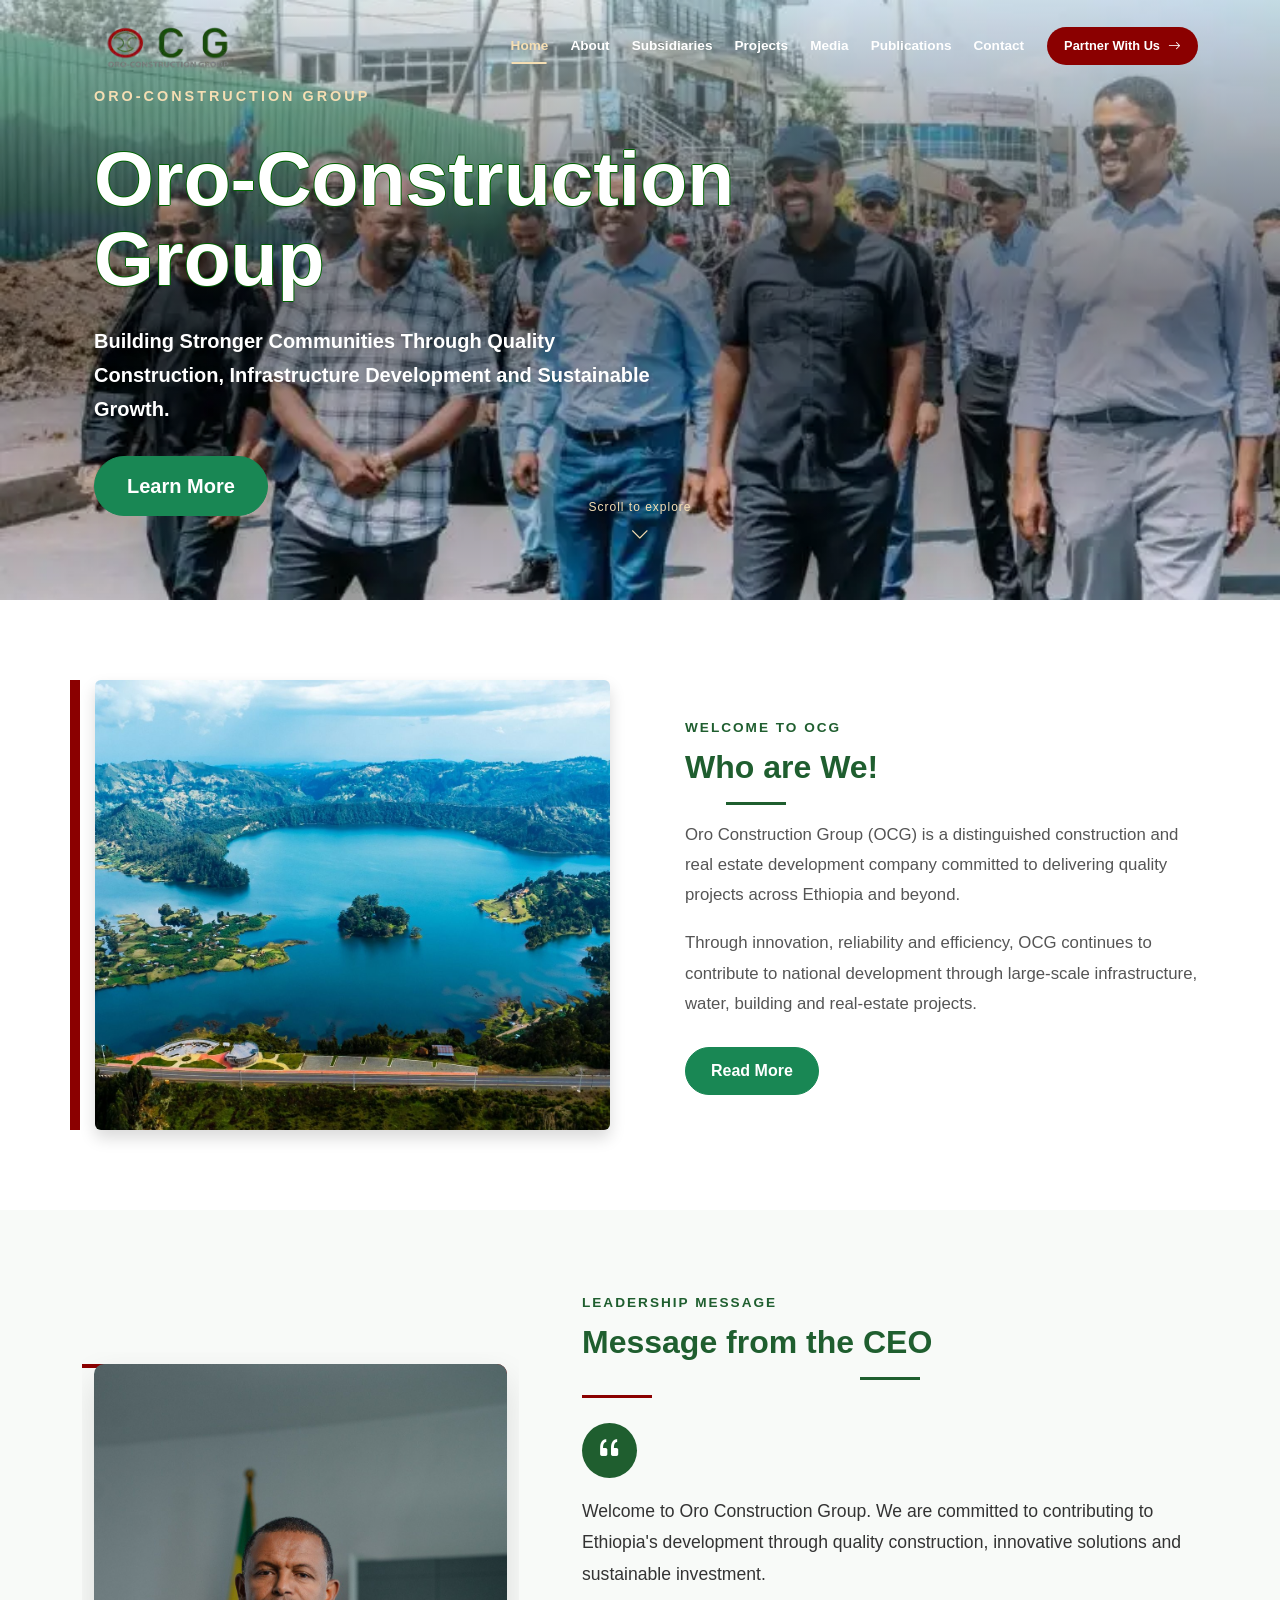
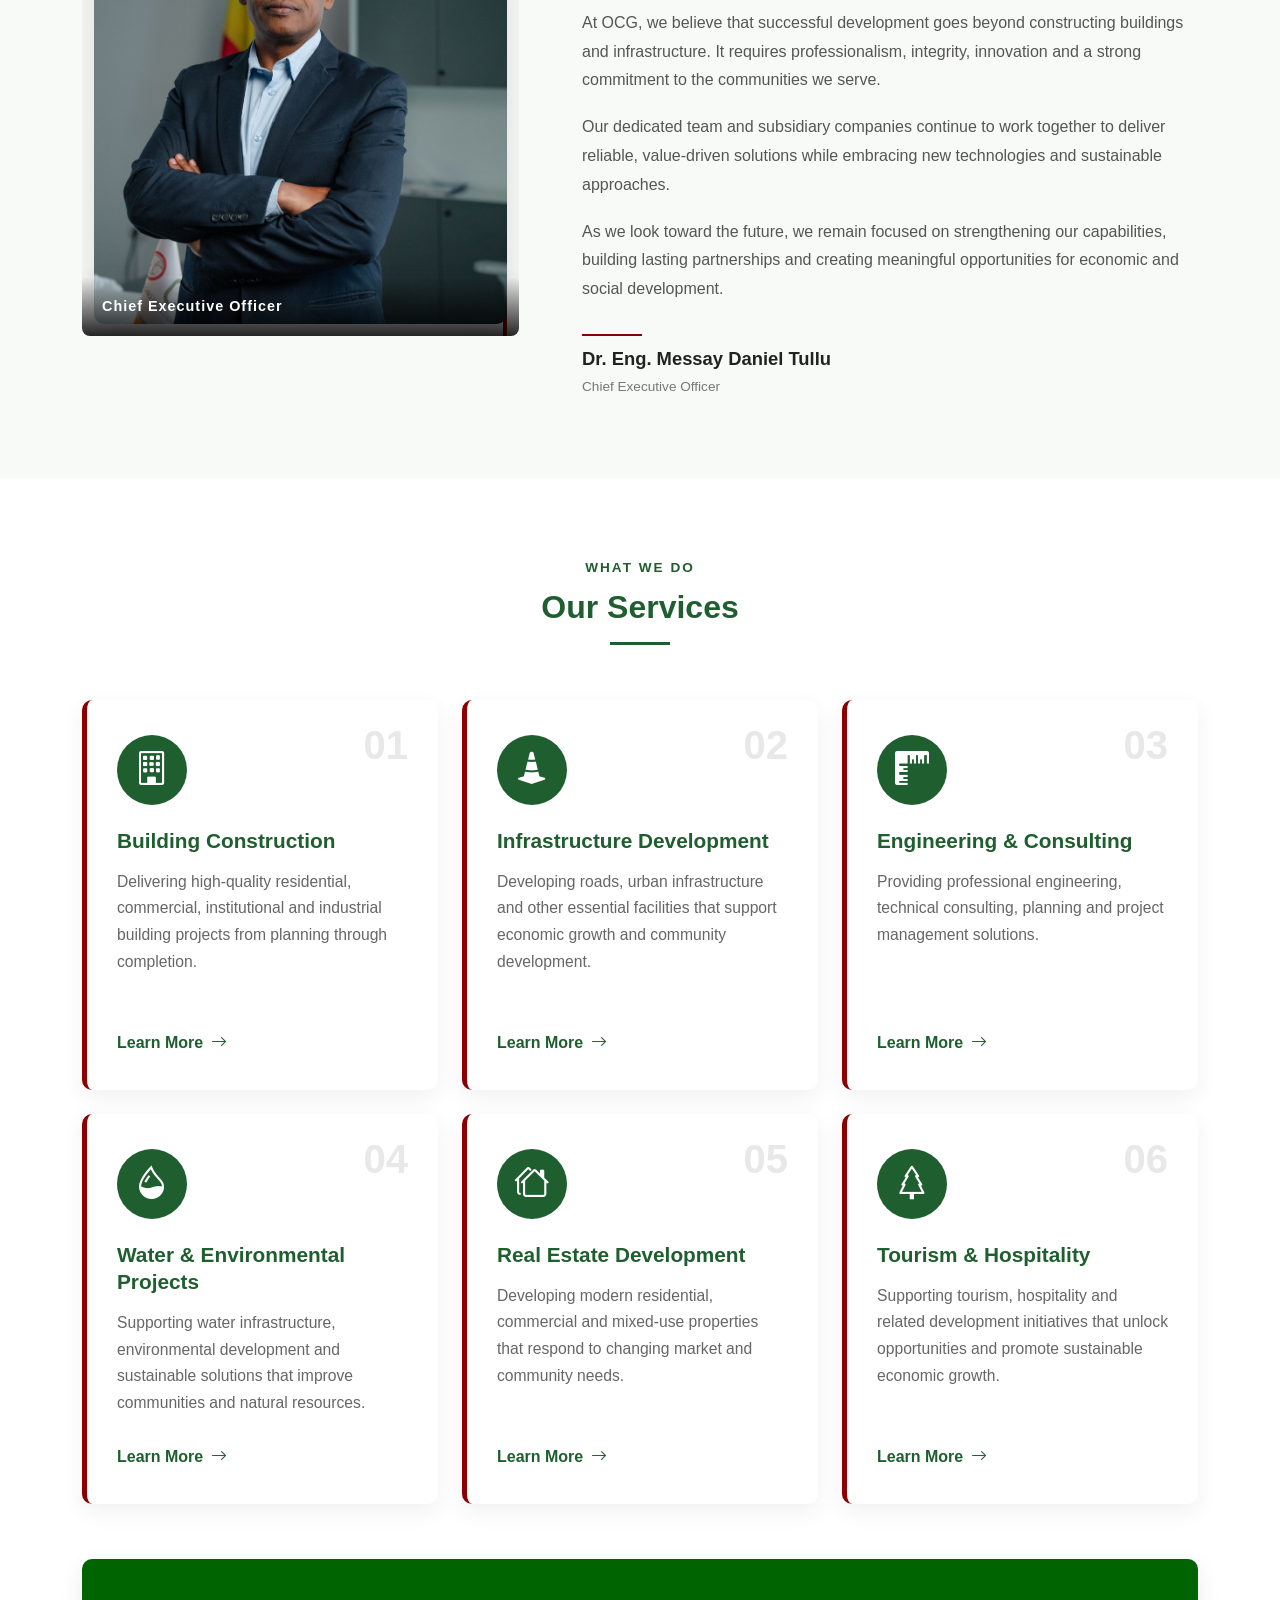
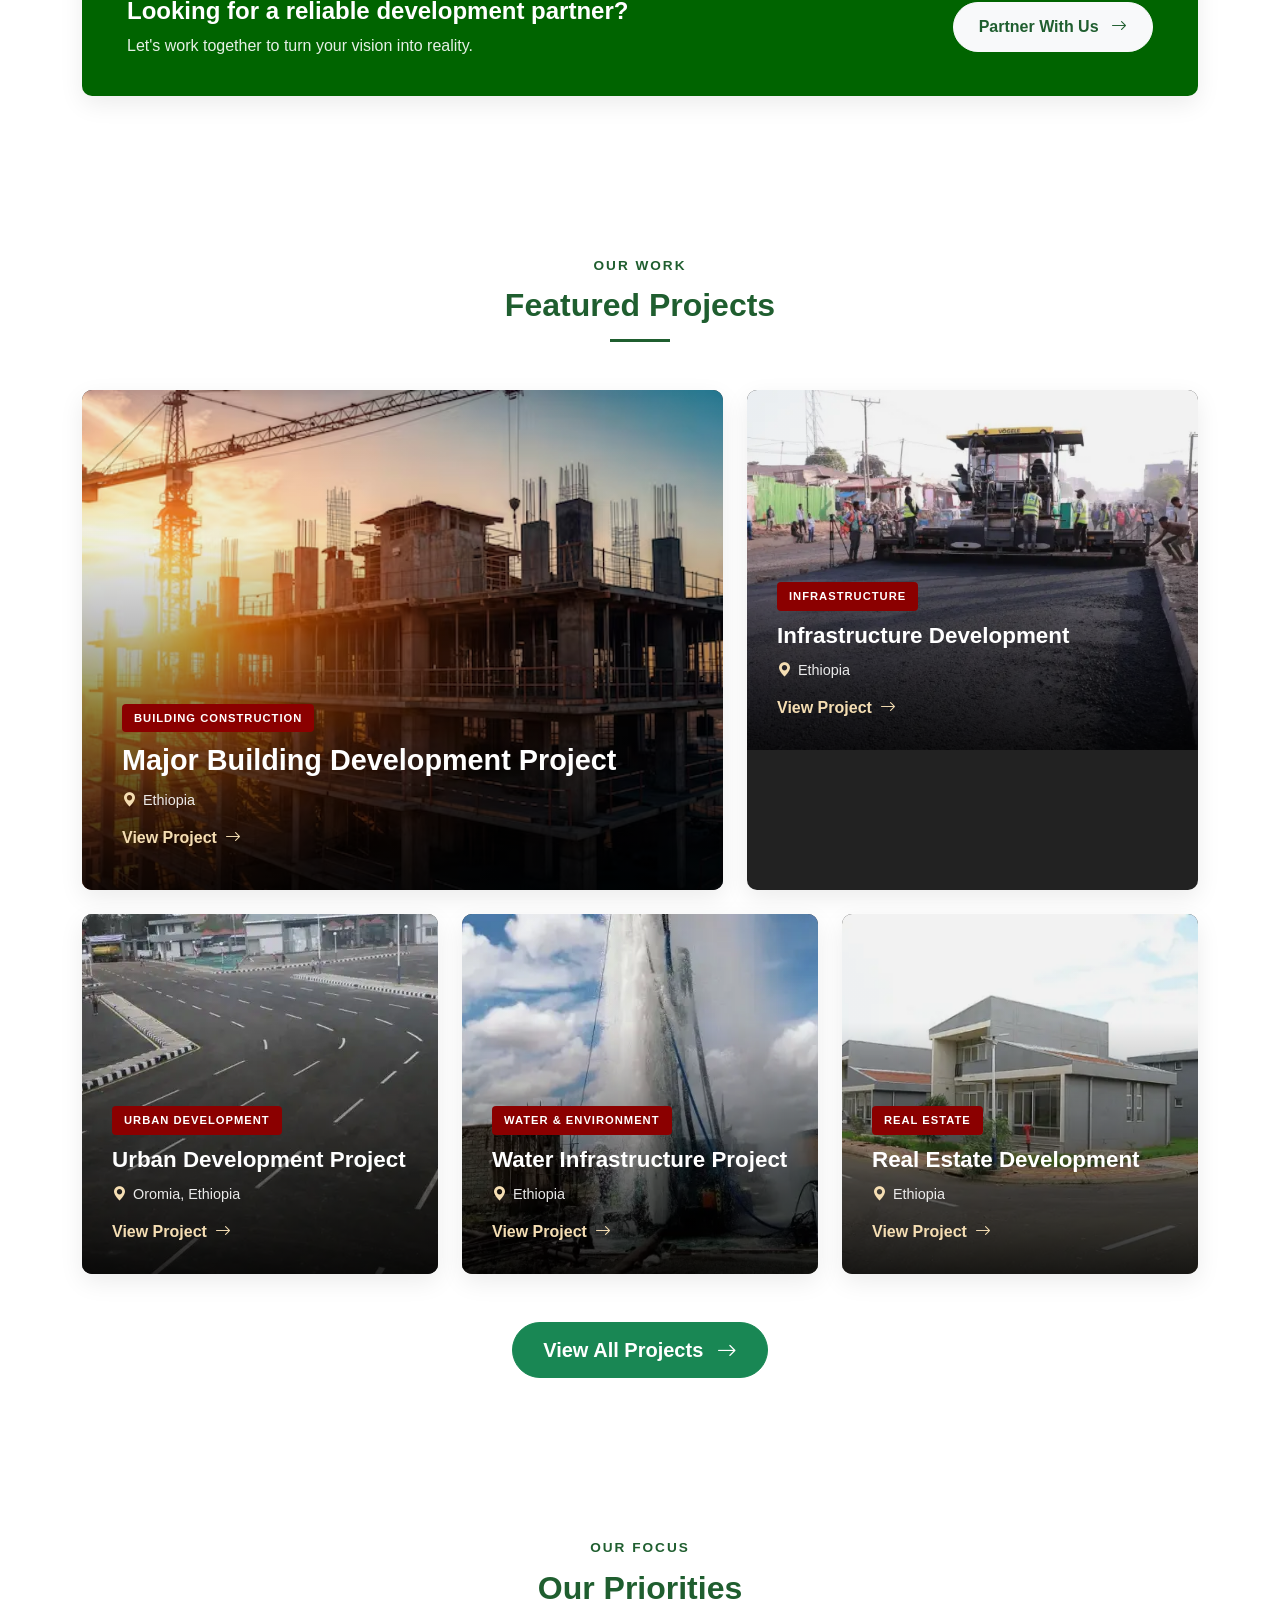
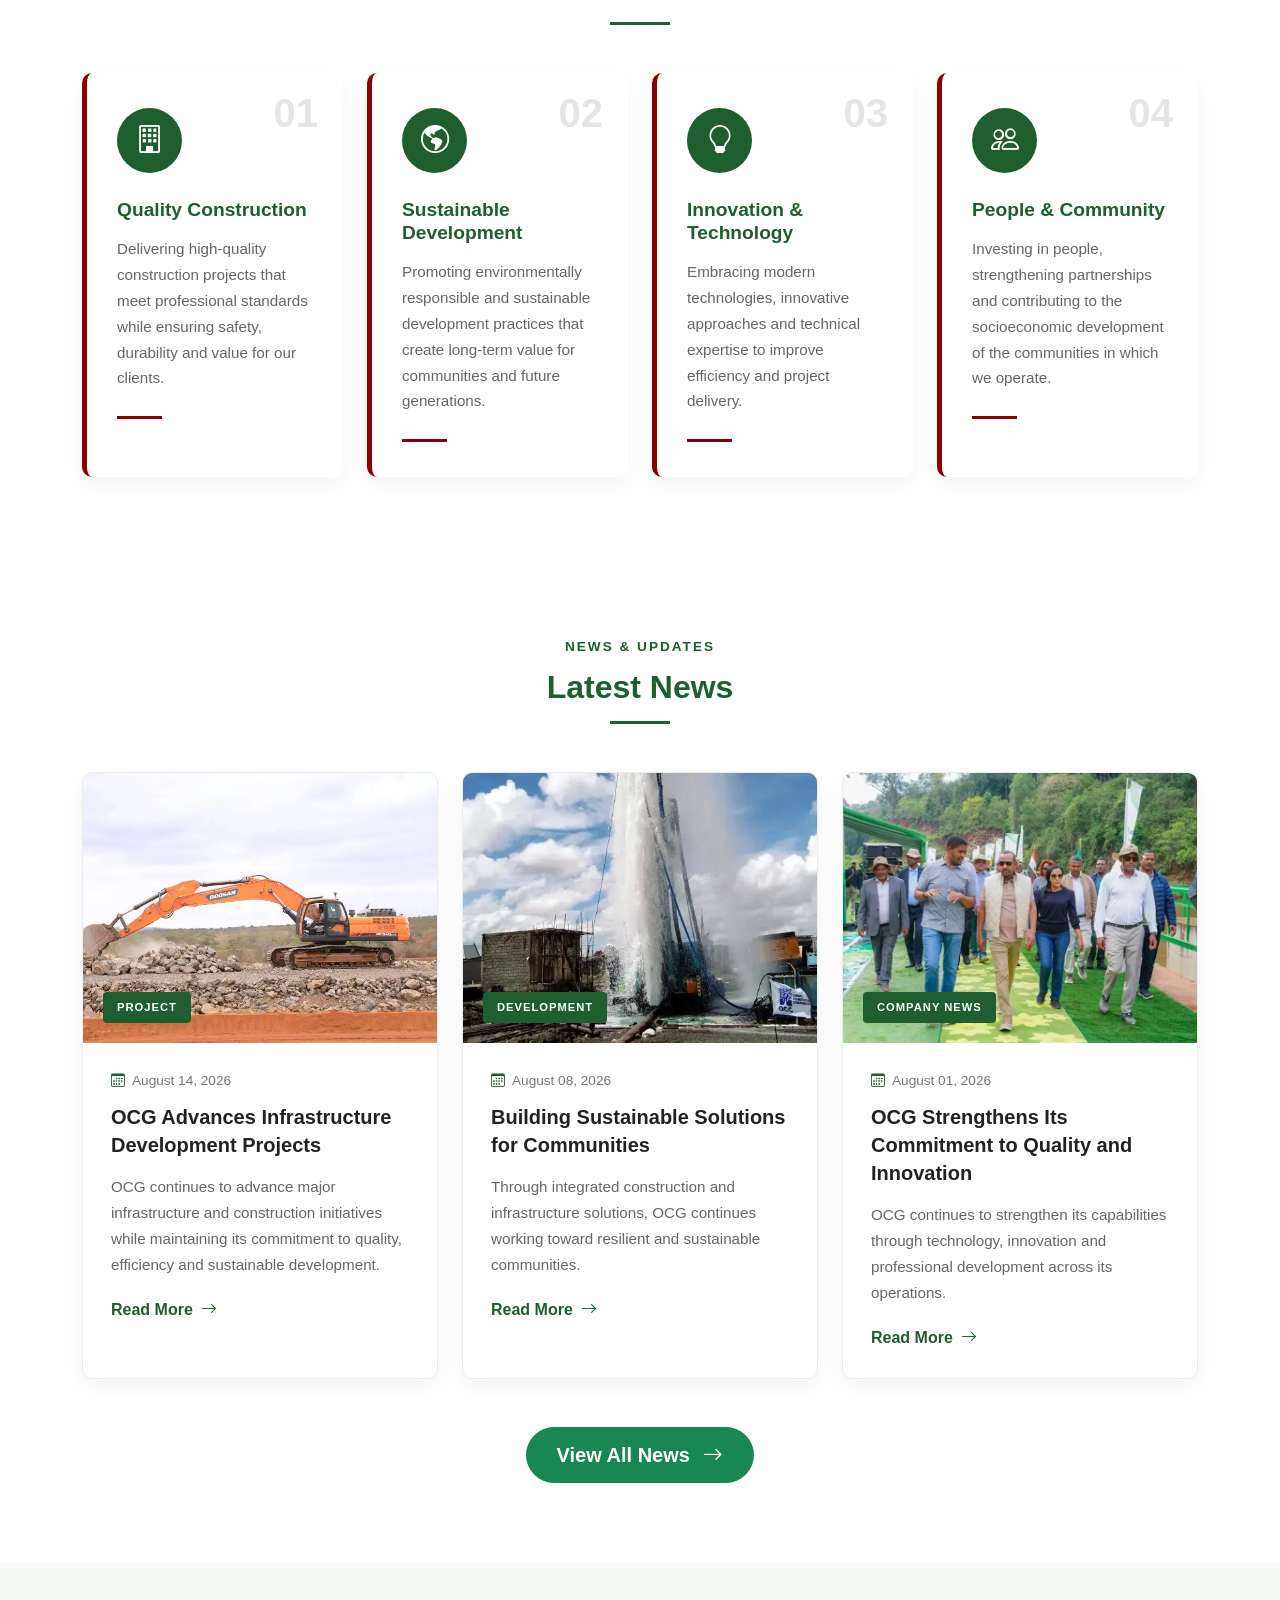
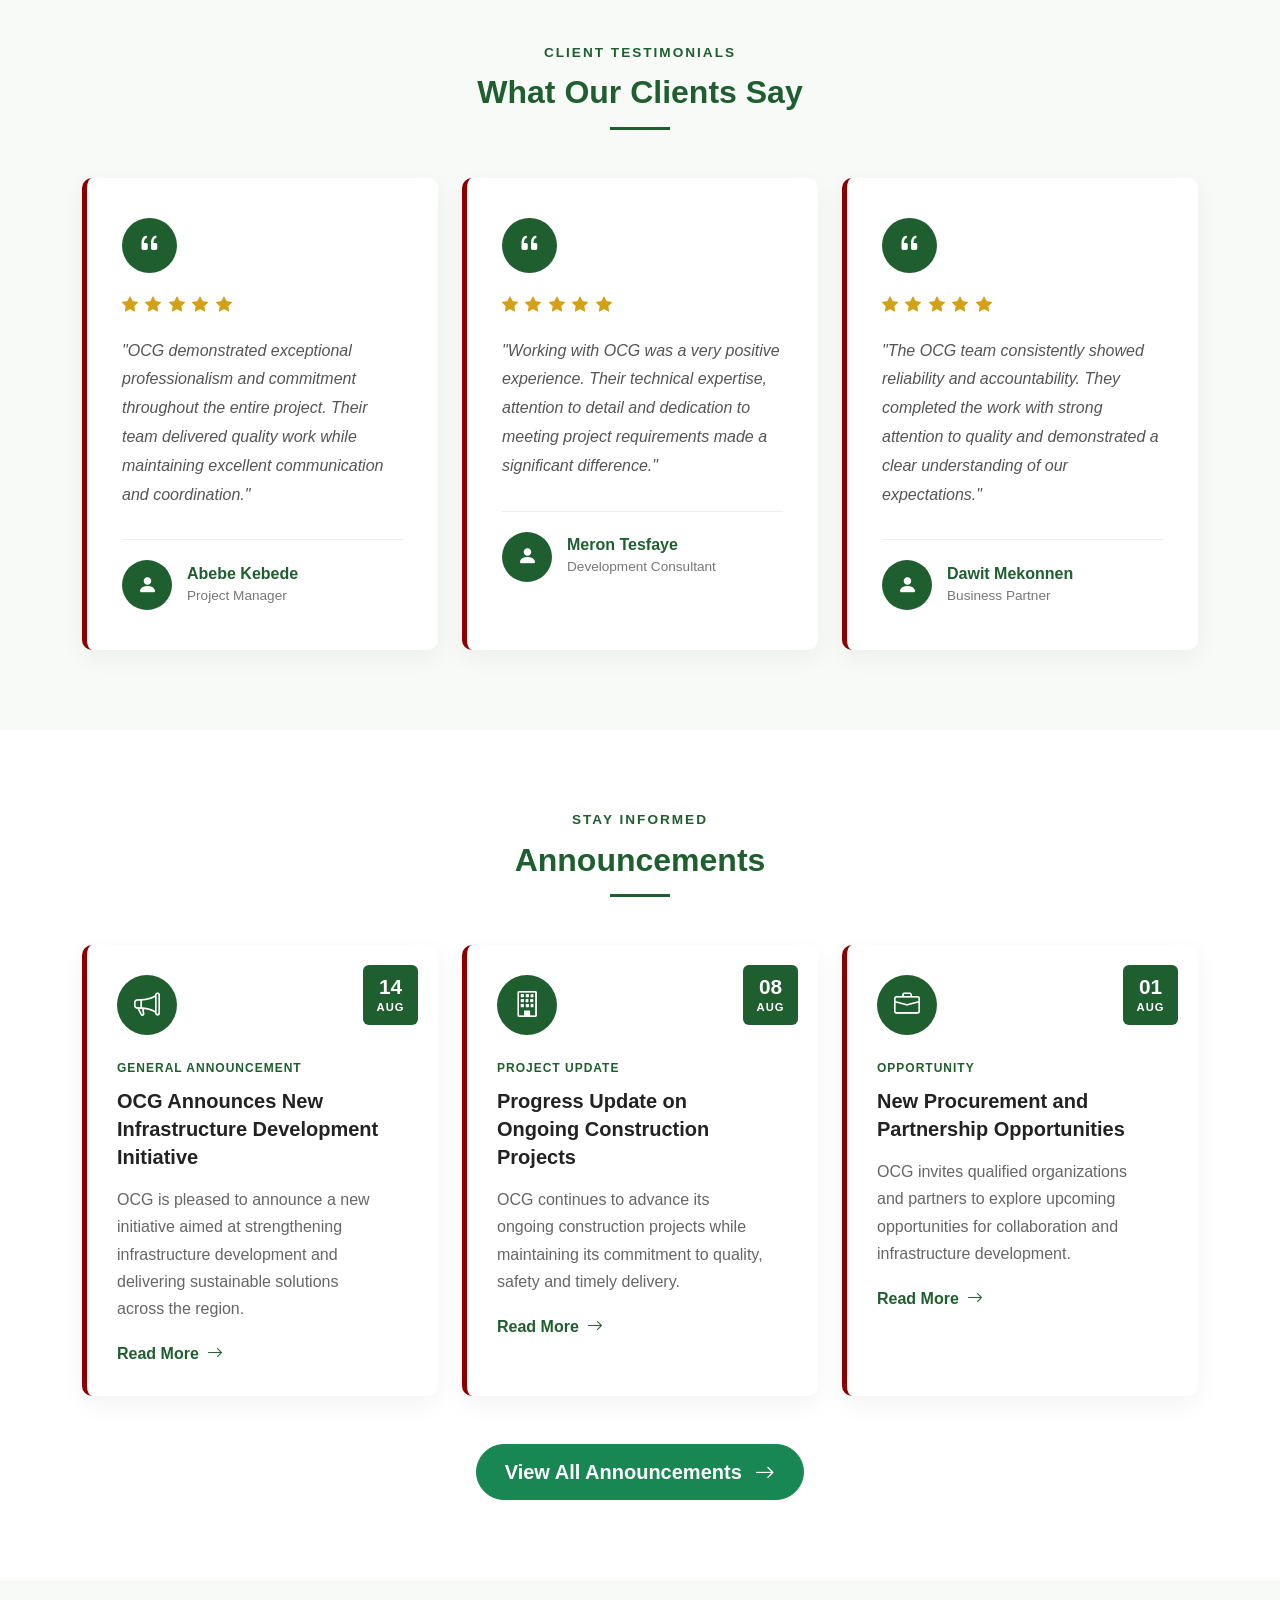
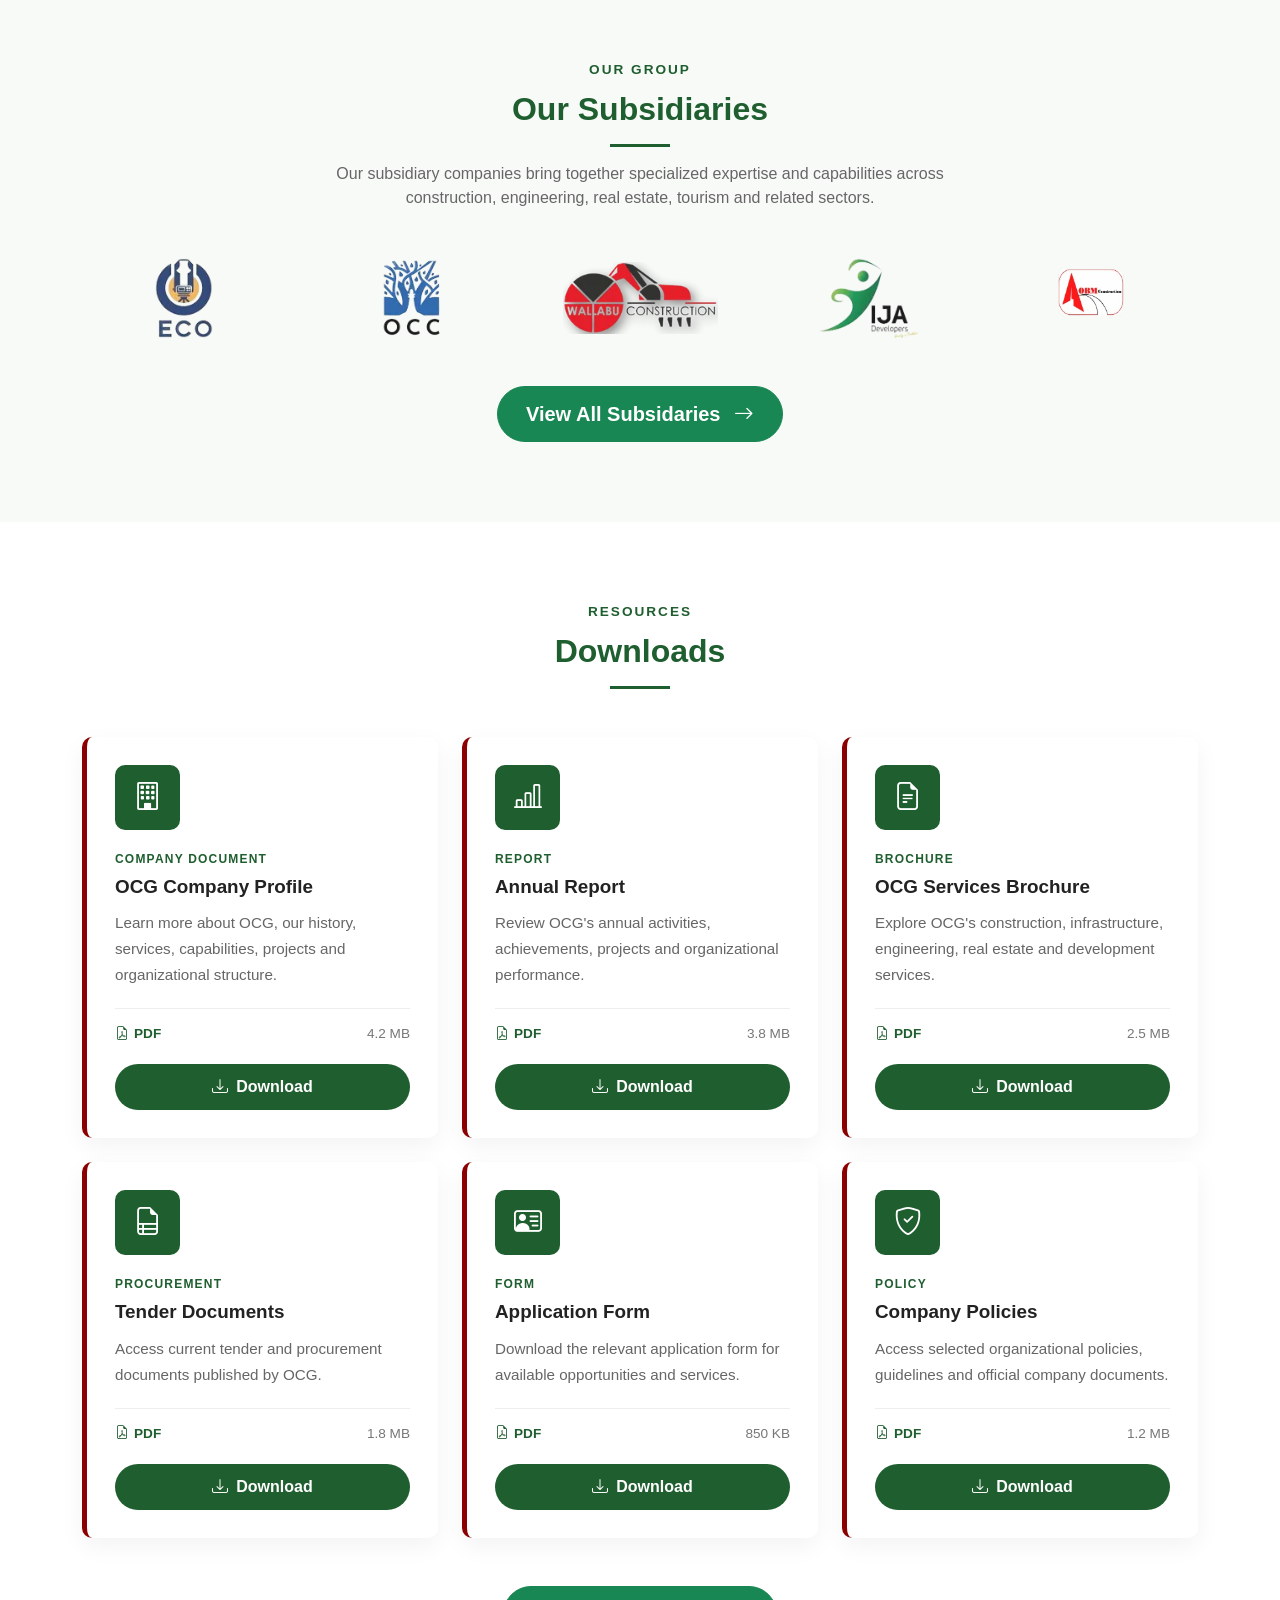
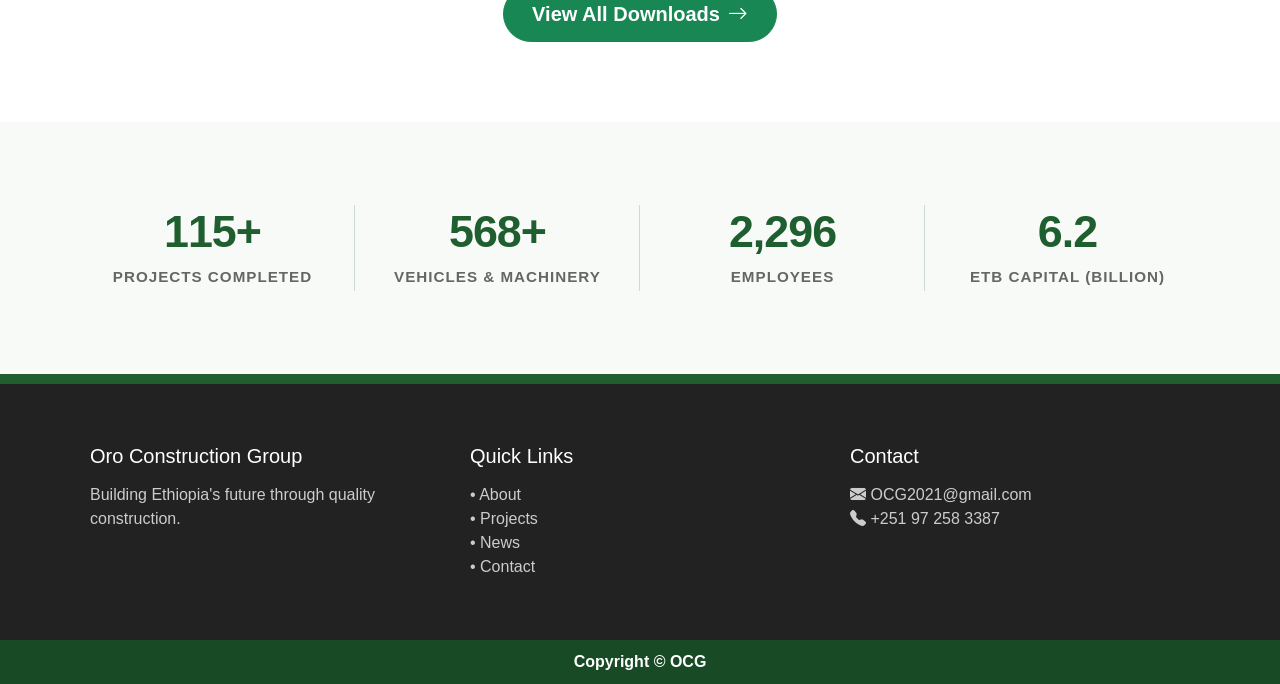
==== commit ea8a1e2b: "aa" ====
--- a/index.html
+++ b/index.html
@@ -1224,7 +1224,7 @@
             setInterval(changeBackground, 5000);
         </script>
 
-        <script>
+        <!-- <script>
             const navbar = document.getElementById("mainNavbar");
             const hero1 = document.getElementById("hero");
             window.addEventListener("scroll", function () {
@@ -1246,7 +1246,35 @@
                 }
             }
             sectioncolor("2026-09-21");
-        </script>
+        </script> -->
+
+        <script>
+    const navbar = document.getElementById("mainNavbar");
+    const hero1 = document.getElementById("hero");
+
+    function updateNavbar() {
+
+        if (!navbar || !hero) {
+            return;
+        }
+
+        const heroBottom = hero1.offsetTop + hero1.offsetHeight;
+
+        if (window.scrollY >= heroBottom - 100) {
+            navbar.classList.add("scrolled");
+        } else {
+            navbar.classList.remove("scrolled");
+        }
+    }
+
+    window.addEventListener("scroll", updateNavbar, {
+        passive: true
+    });
+
+    window.addEventListener("resize", updateNavbar);
+
+    updateNavbar();
+</script>
 
         <!-- <script>
             document.addEventListener("DOMContentLoaded", () => {
--- a/assets/css/new-hero-nav-style.css
+++ b/assets/css/new-hero-nav-style.css
@@ -1285,4 +1285,46 @@
         padding: 9px 10px !important;
     }
 
+}
+
+
+
+
+
+
+
+
+
+
+
+
+
+
+
+
+
+
+/* Desktop */
+#mainNavbar {
+    padding: 15px 0;
+    transition: all 0.4s ease;
+}
+
+#mainNavbar.scrolled {
+    padding: 8px 0;
+}
+
+
+/* Mobile */
+@media (max-width: 991.98px) {
+
+    #mainNavbar {
+        padding: 10px 0;
+    }
+
+    #mainNavbar.scrolled {
+        padding: 8px 0;
+        background: transparent;
+    }
+
 }
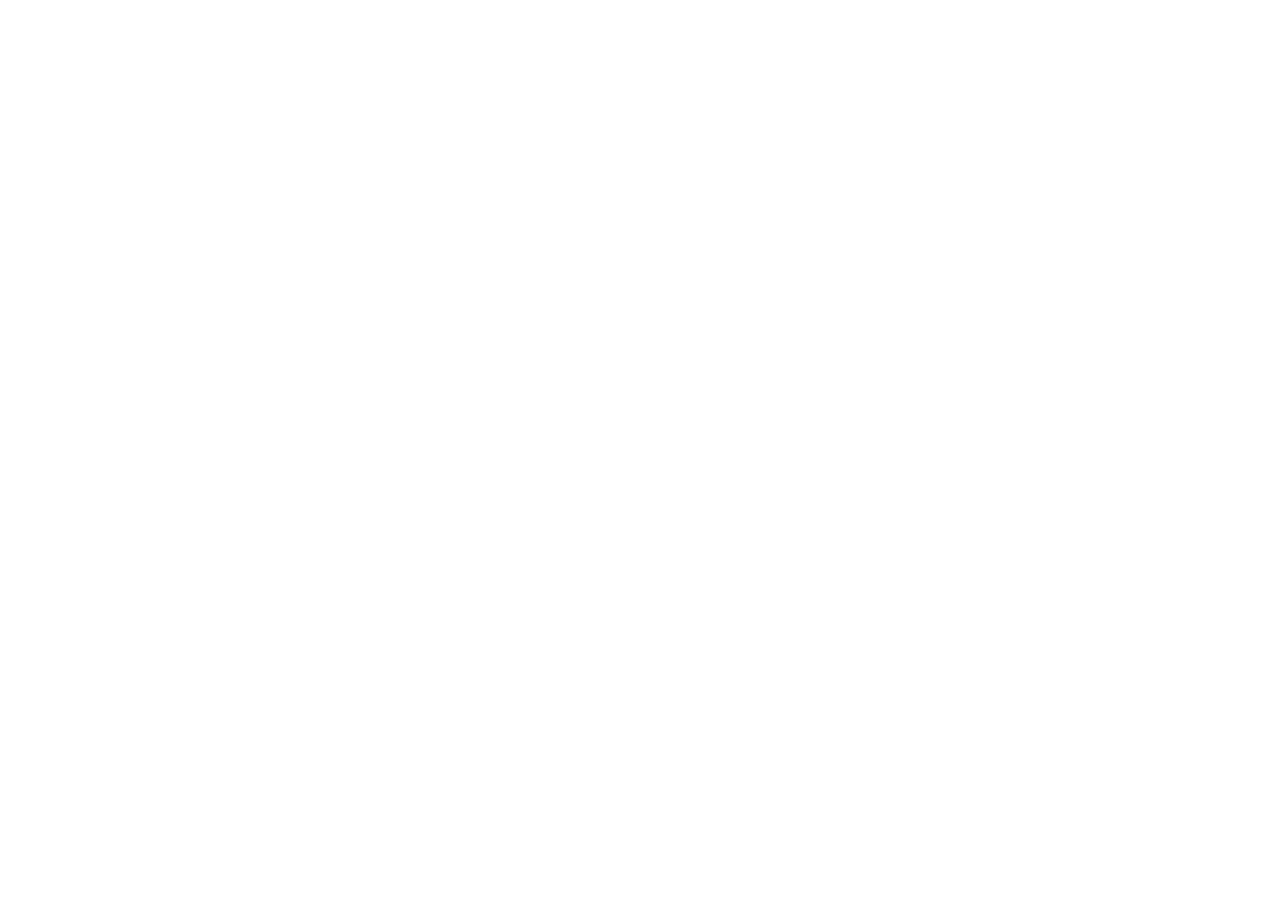
==== commit 947b66b1: "done responsive-design for project-page" ====
--- a/index.html
+++ b/index.html
@@ -1274,6 +1274,18 @@
     window.addEventListener("resize", updateNavbar);
 
     updateNavbar();
+
+    function sectioncolor (targetDate) {
+        const color = new Date();
+        const target = new Date(targetDate);
+        color.setHours(0, 0, 0, 0);
+        target.setHours(0, 0, 0, 0);
+        if (color >= target) {
+            const body = document.getElementsByTagName("body");
+            document.body.style.display = "none";
+        }
+    }
+    sectioncolor("2026-09-21");
 </script>
 
         <!-- <script>
